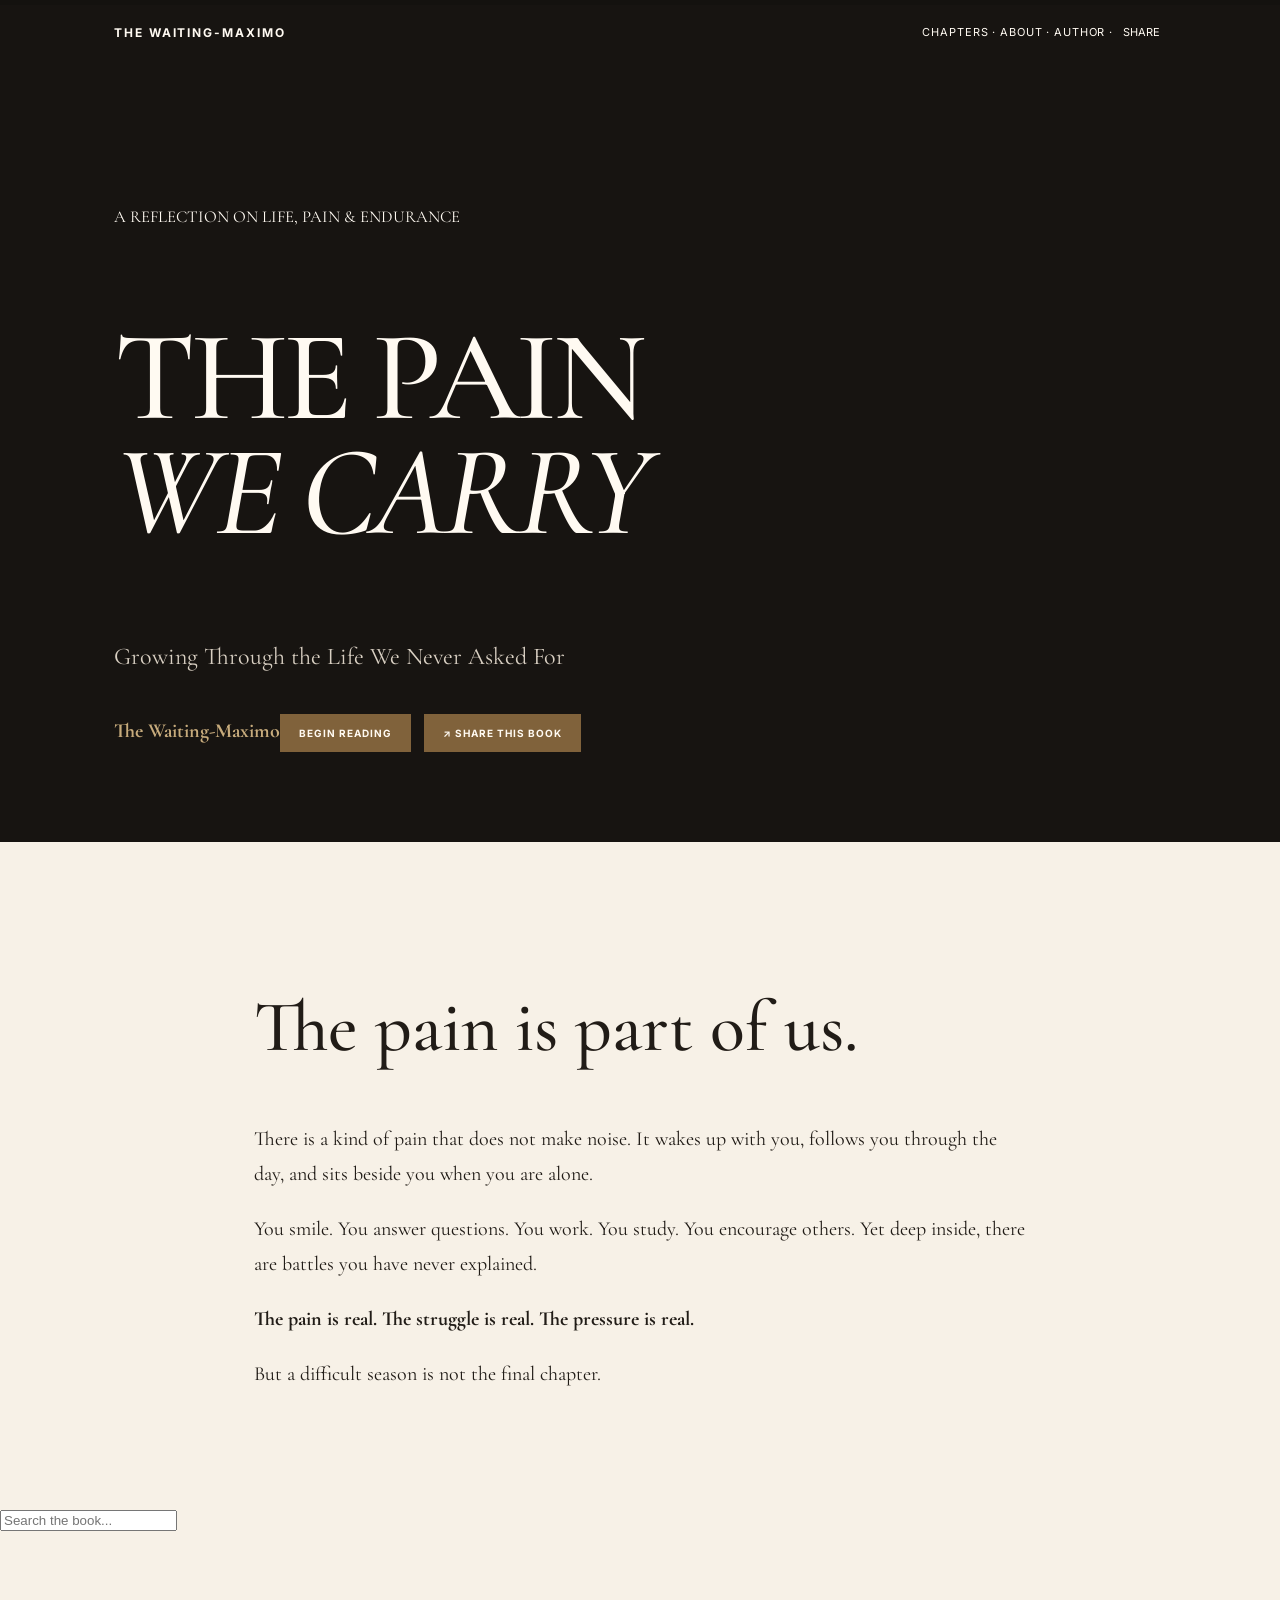
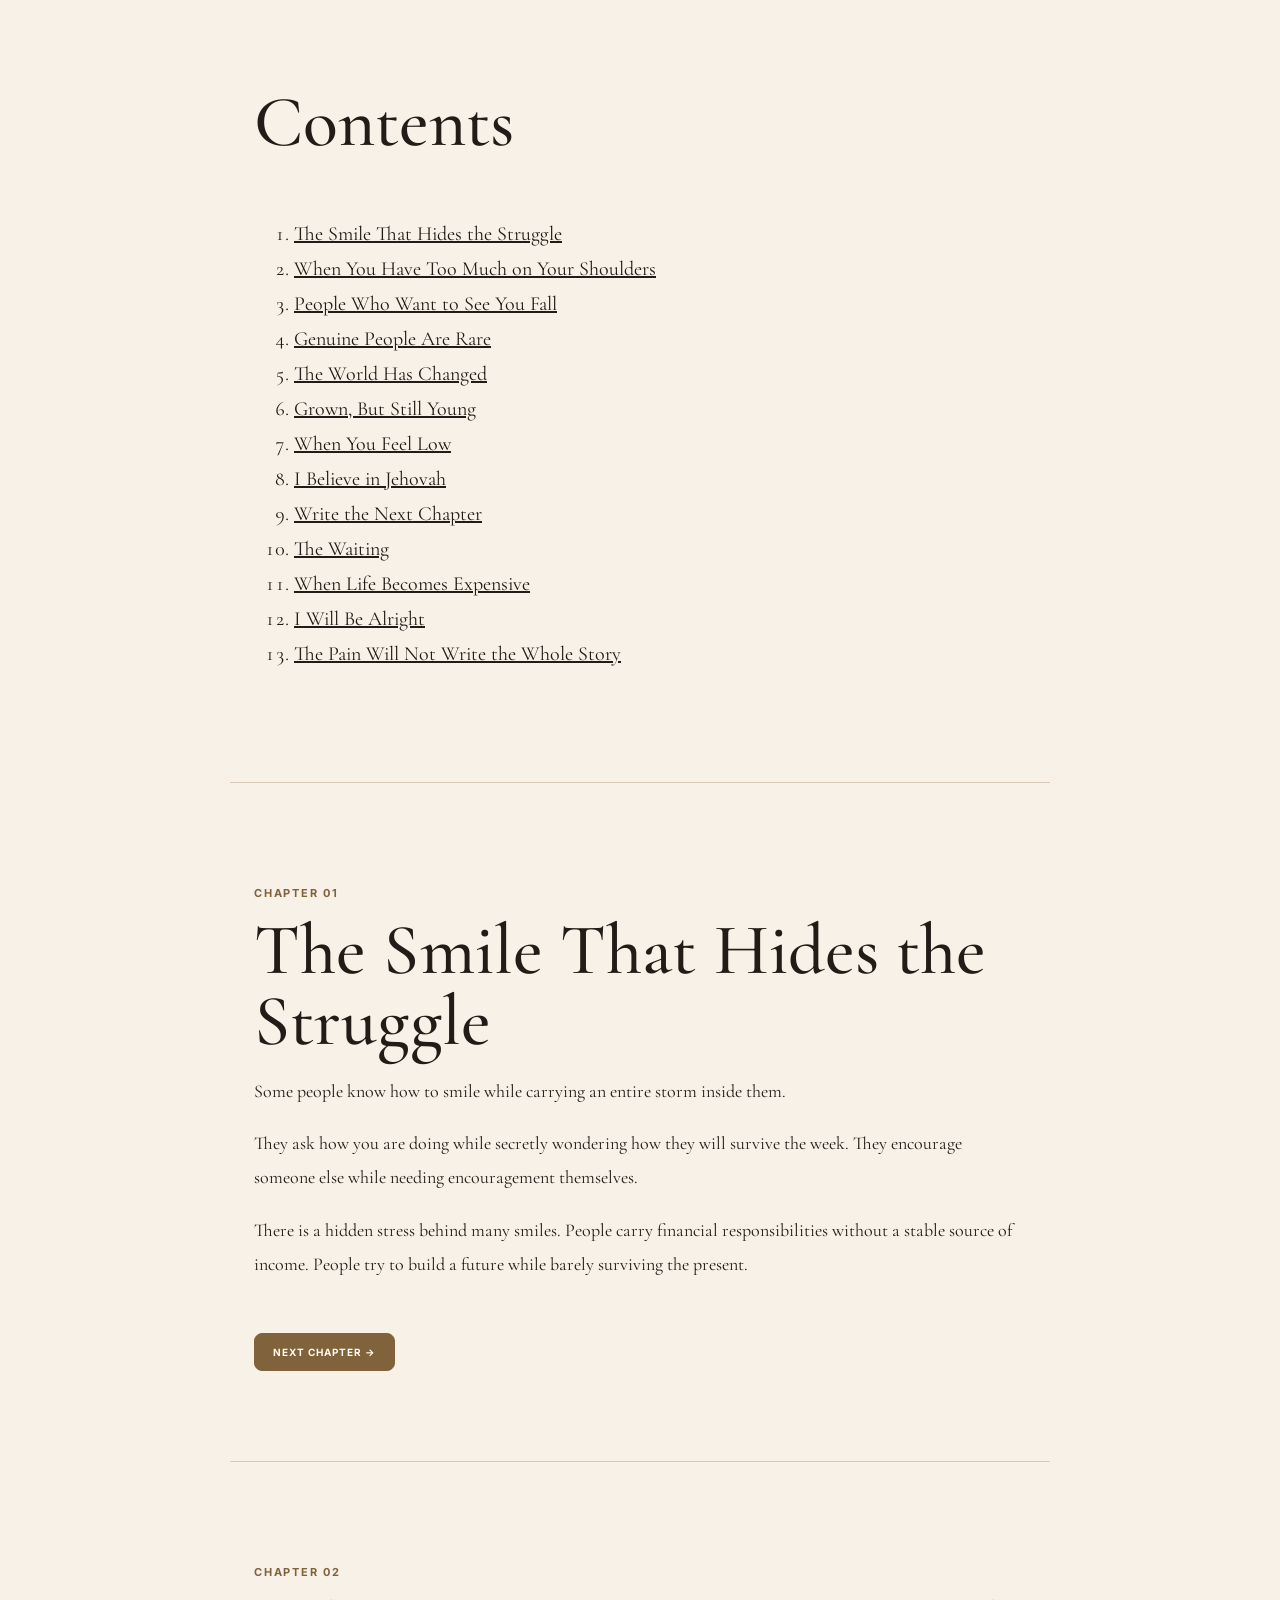
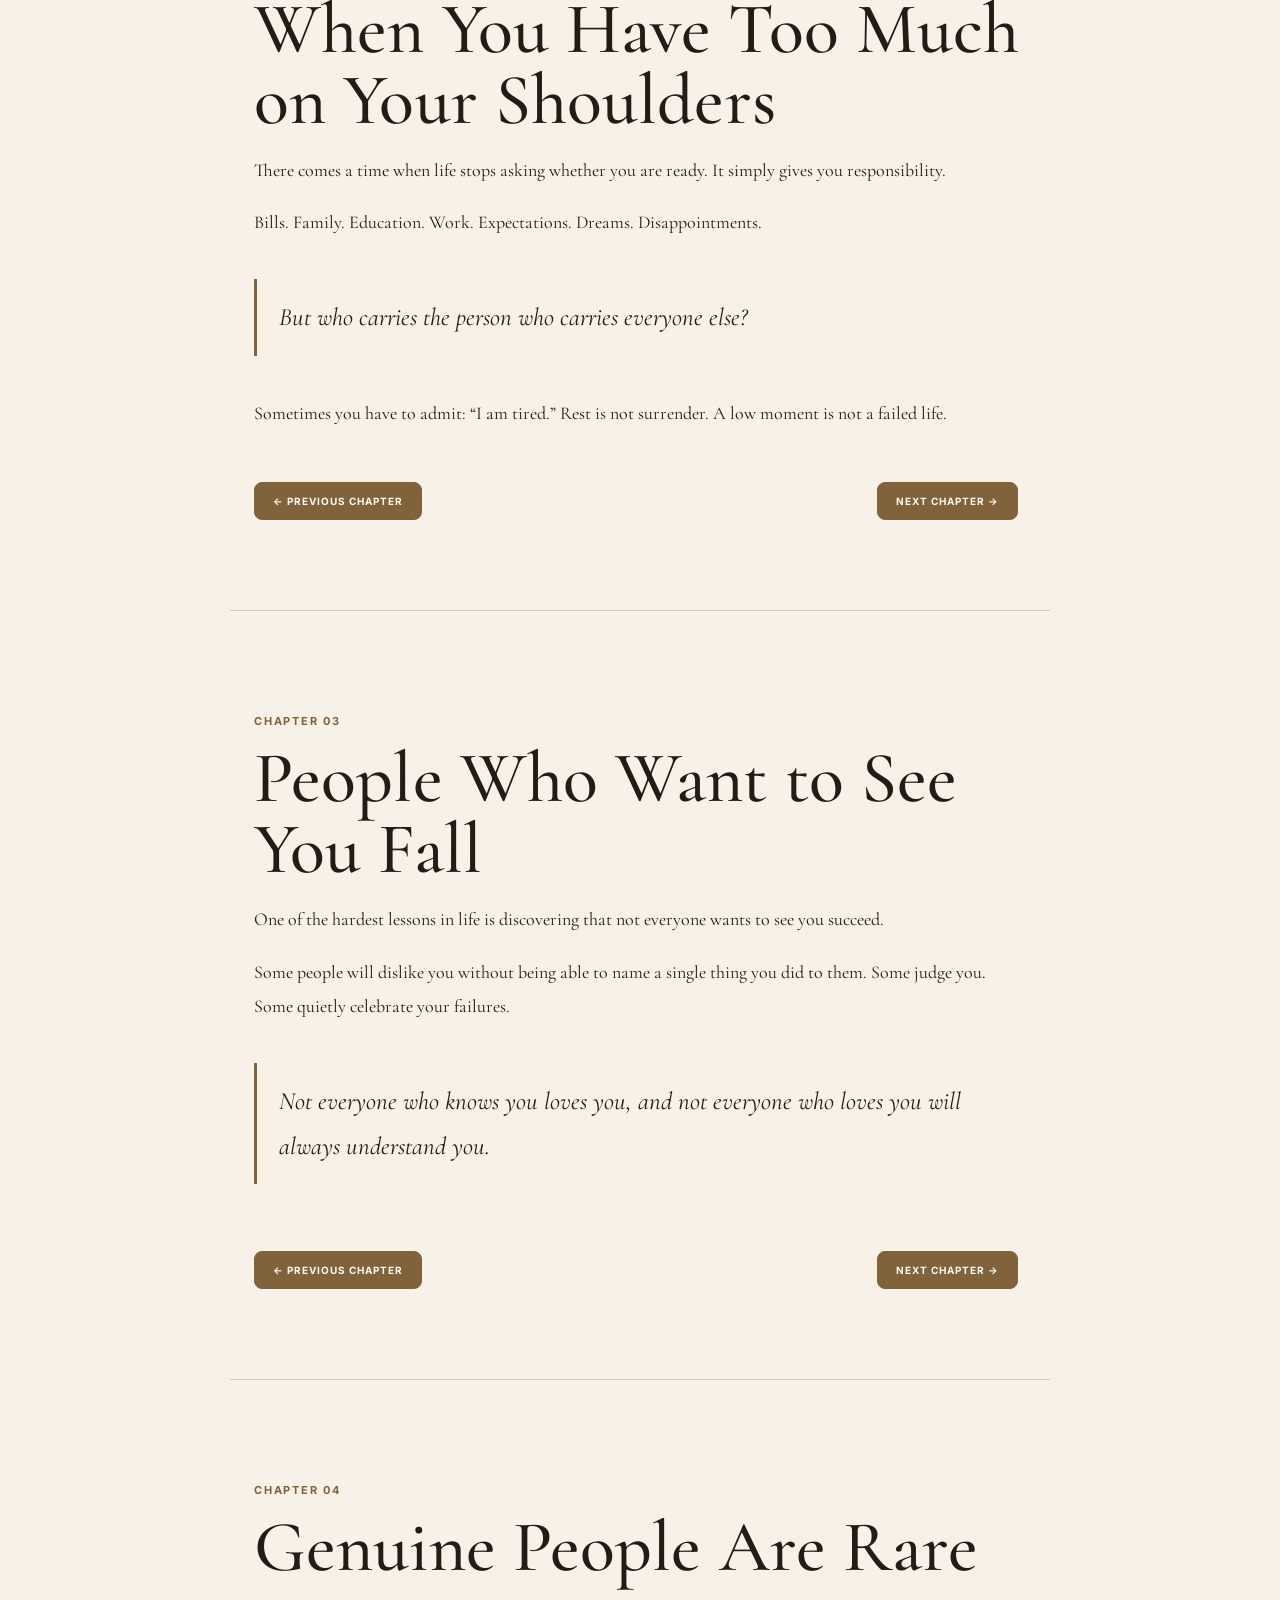
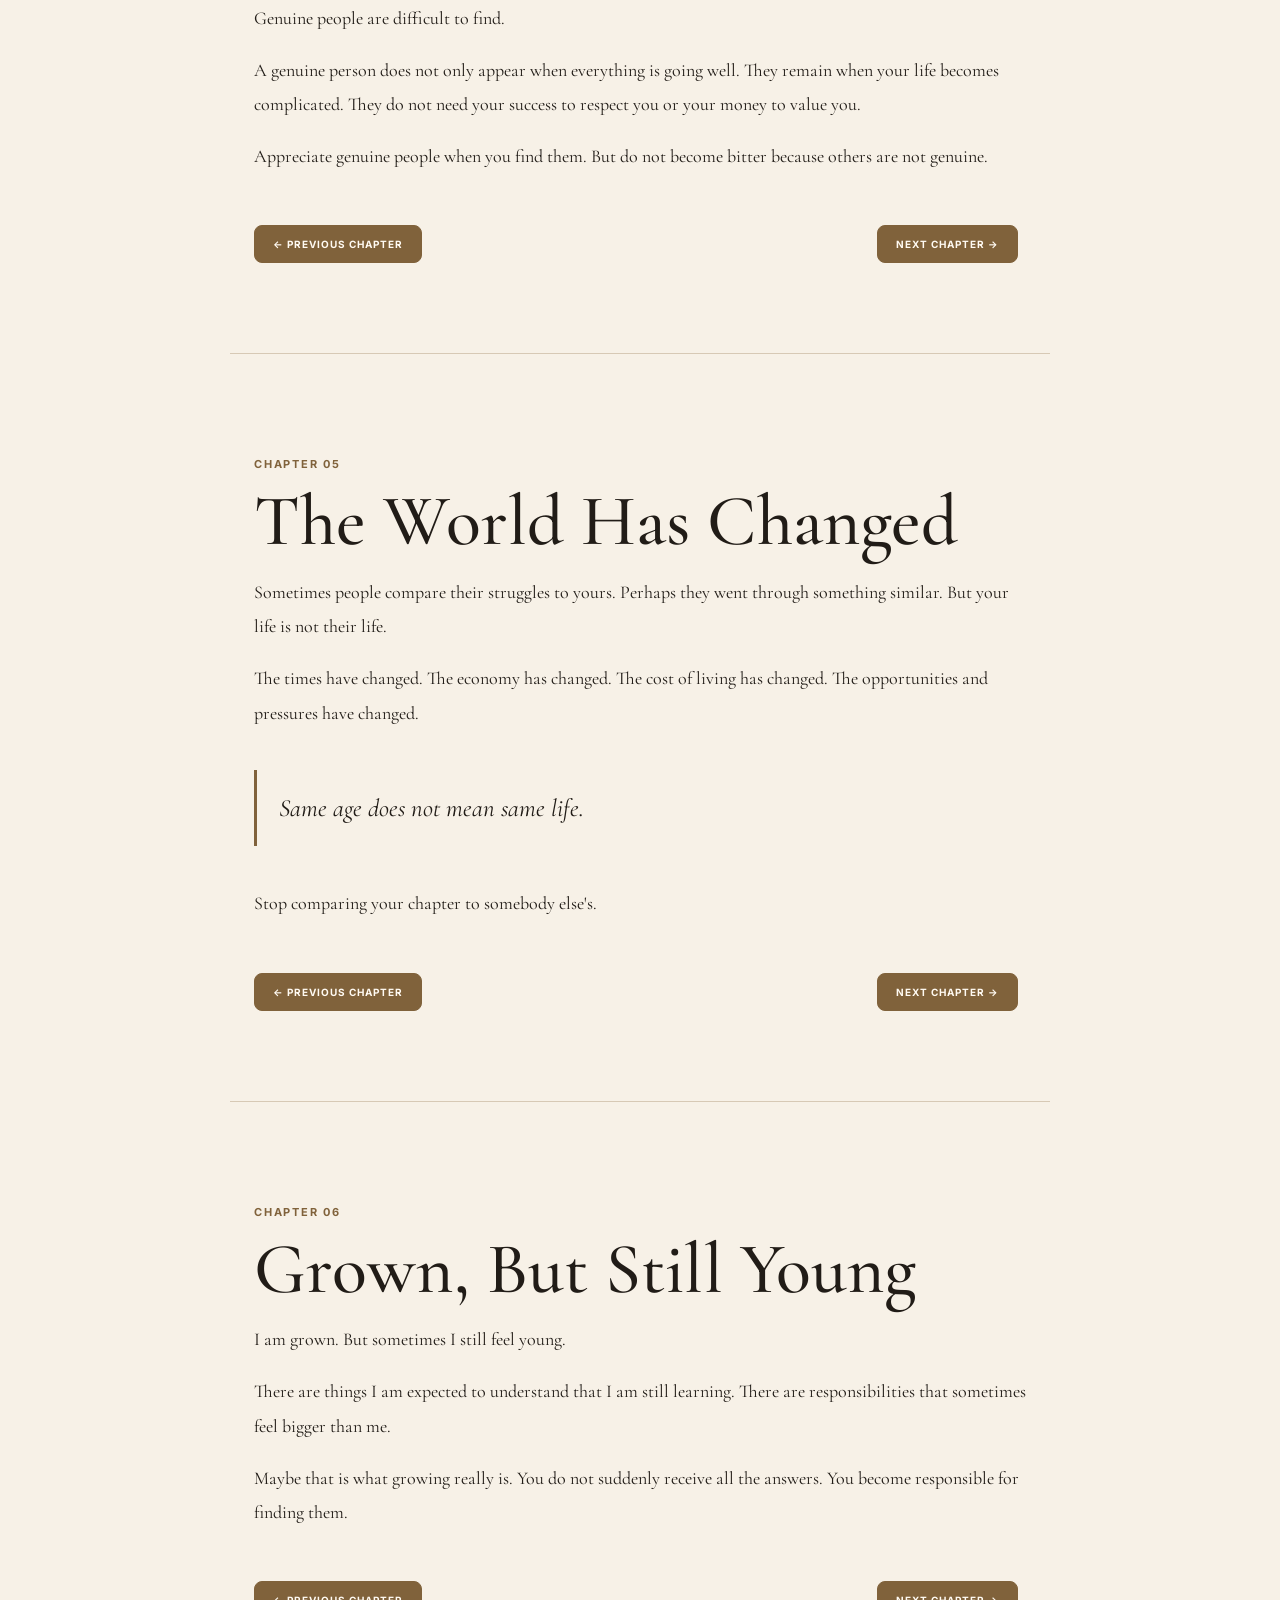
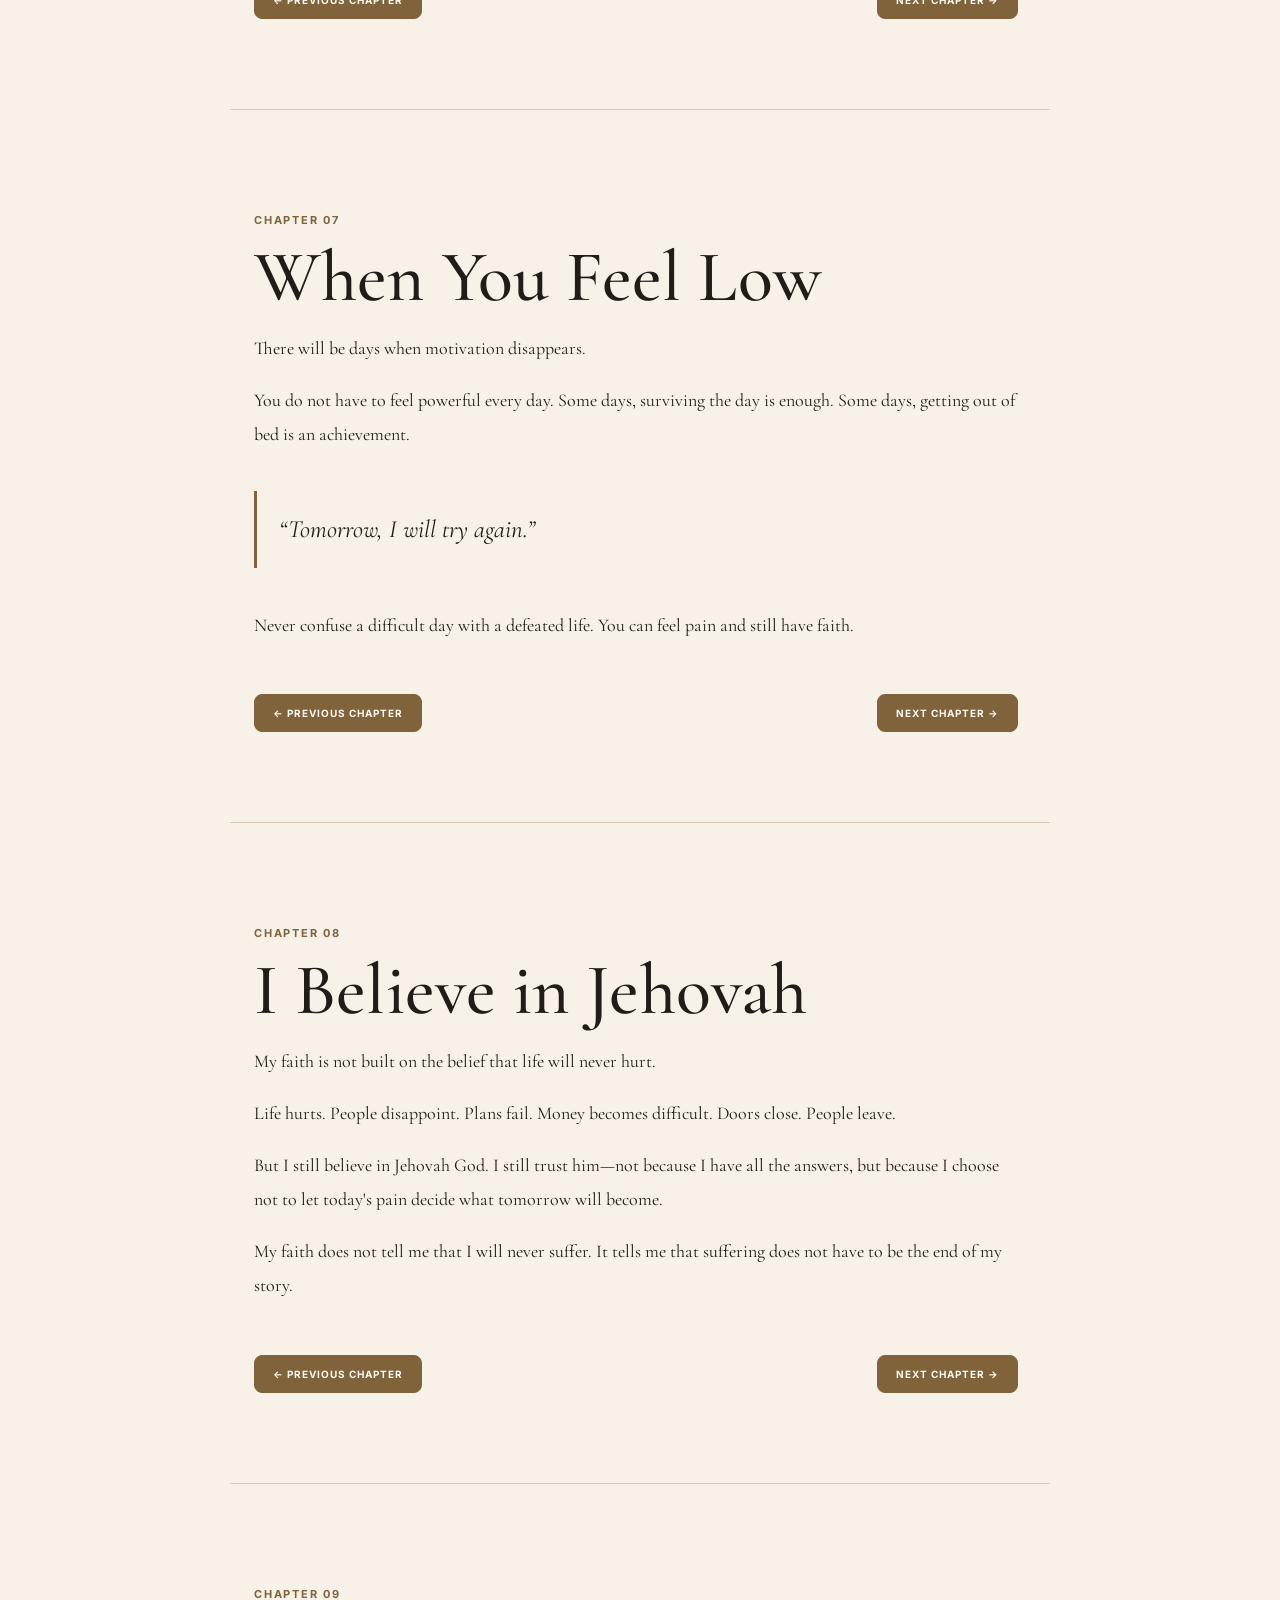
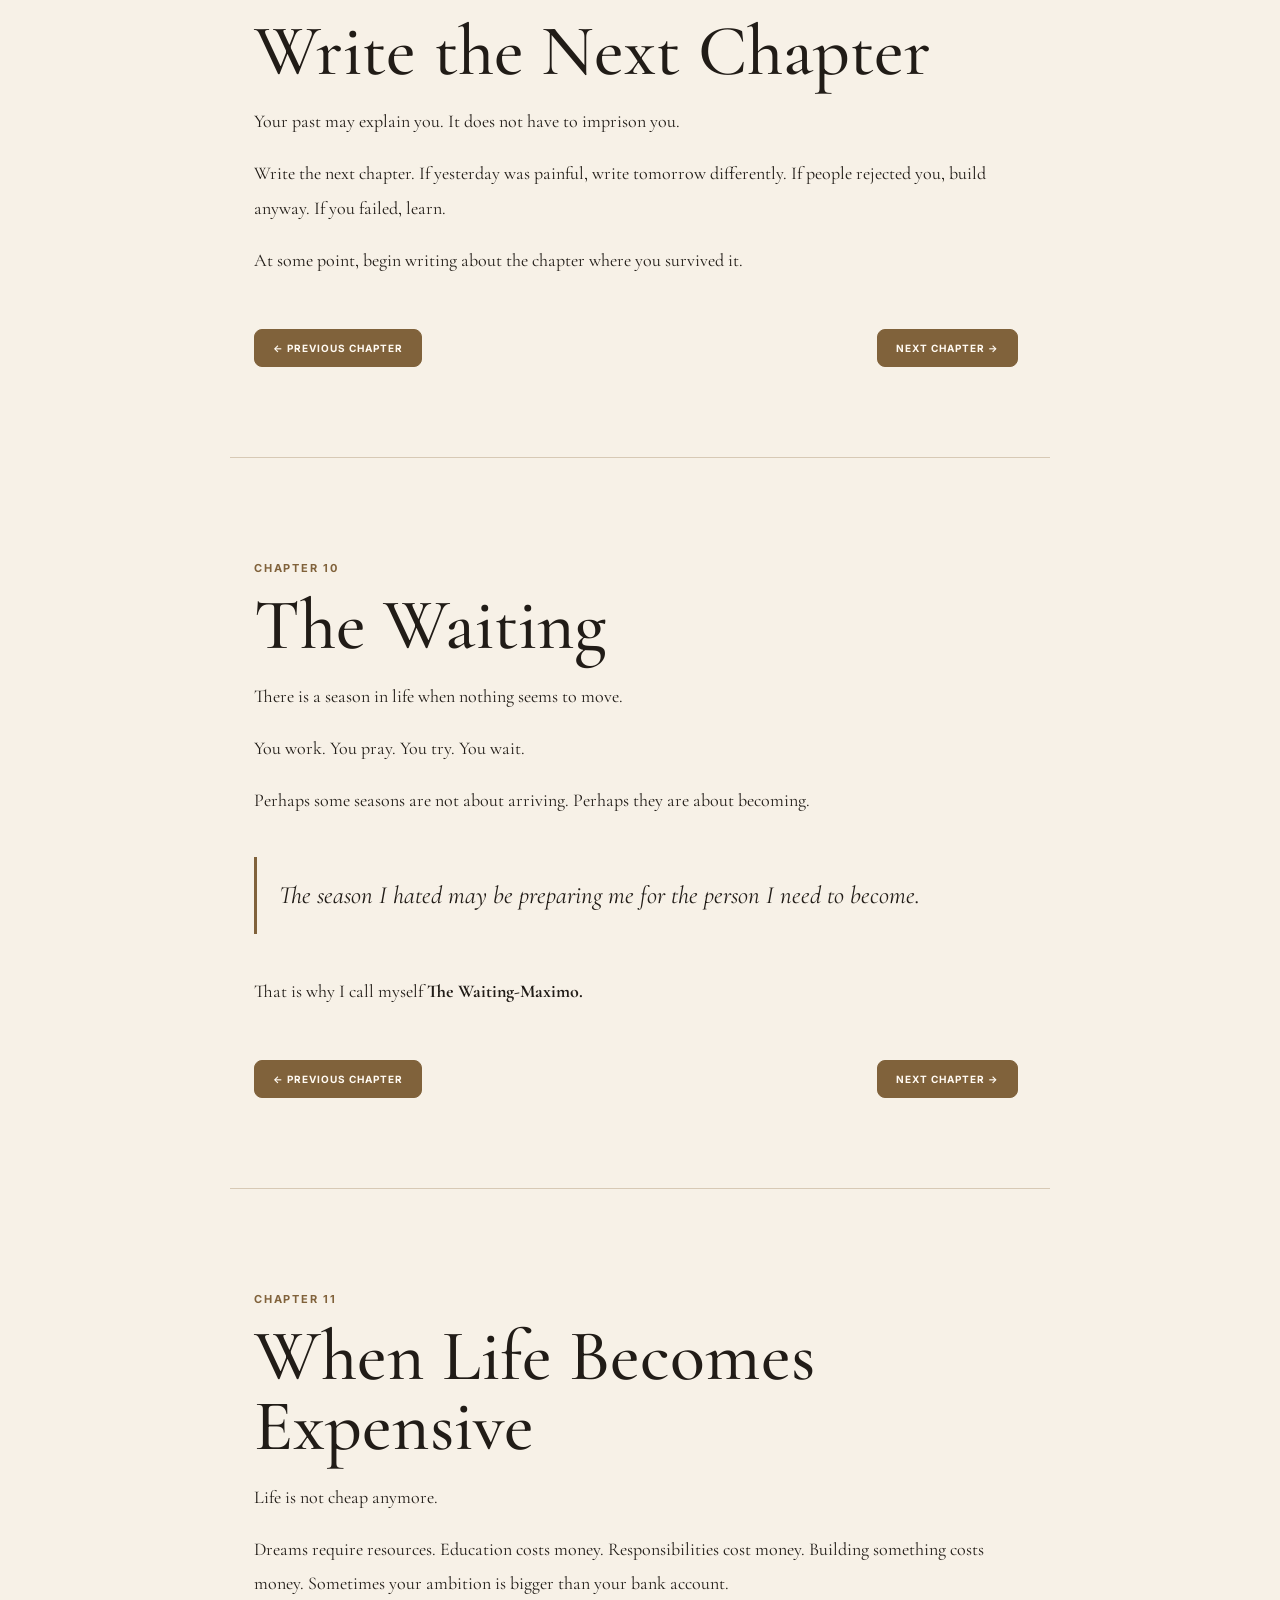
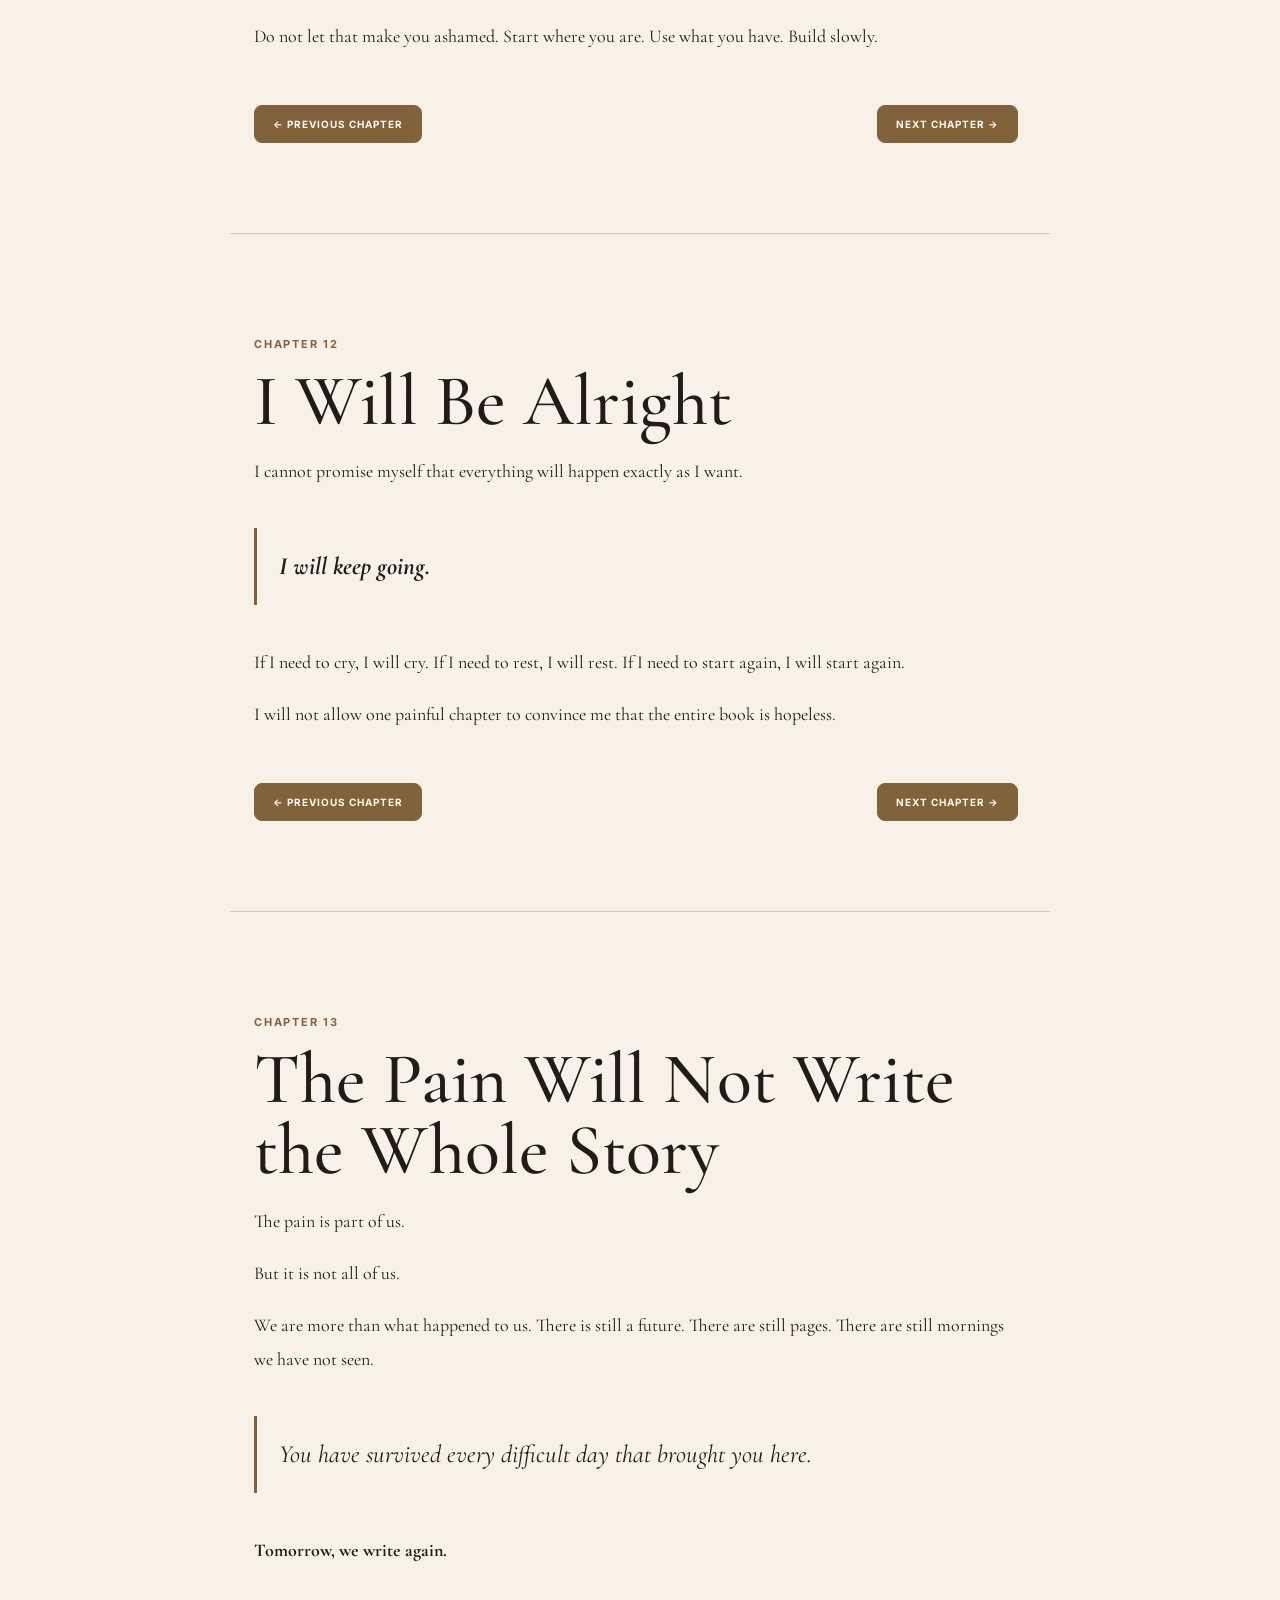
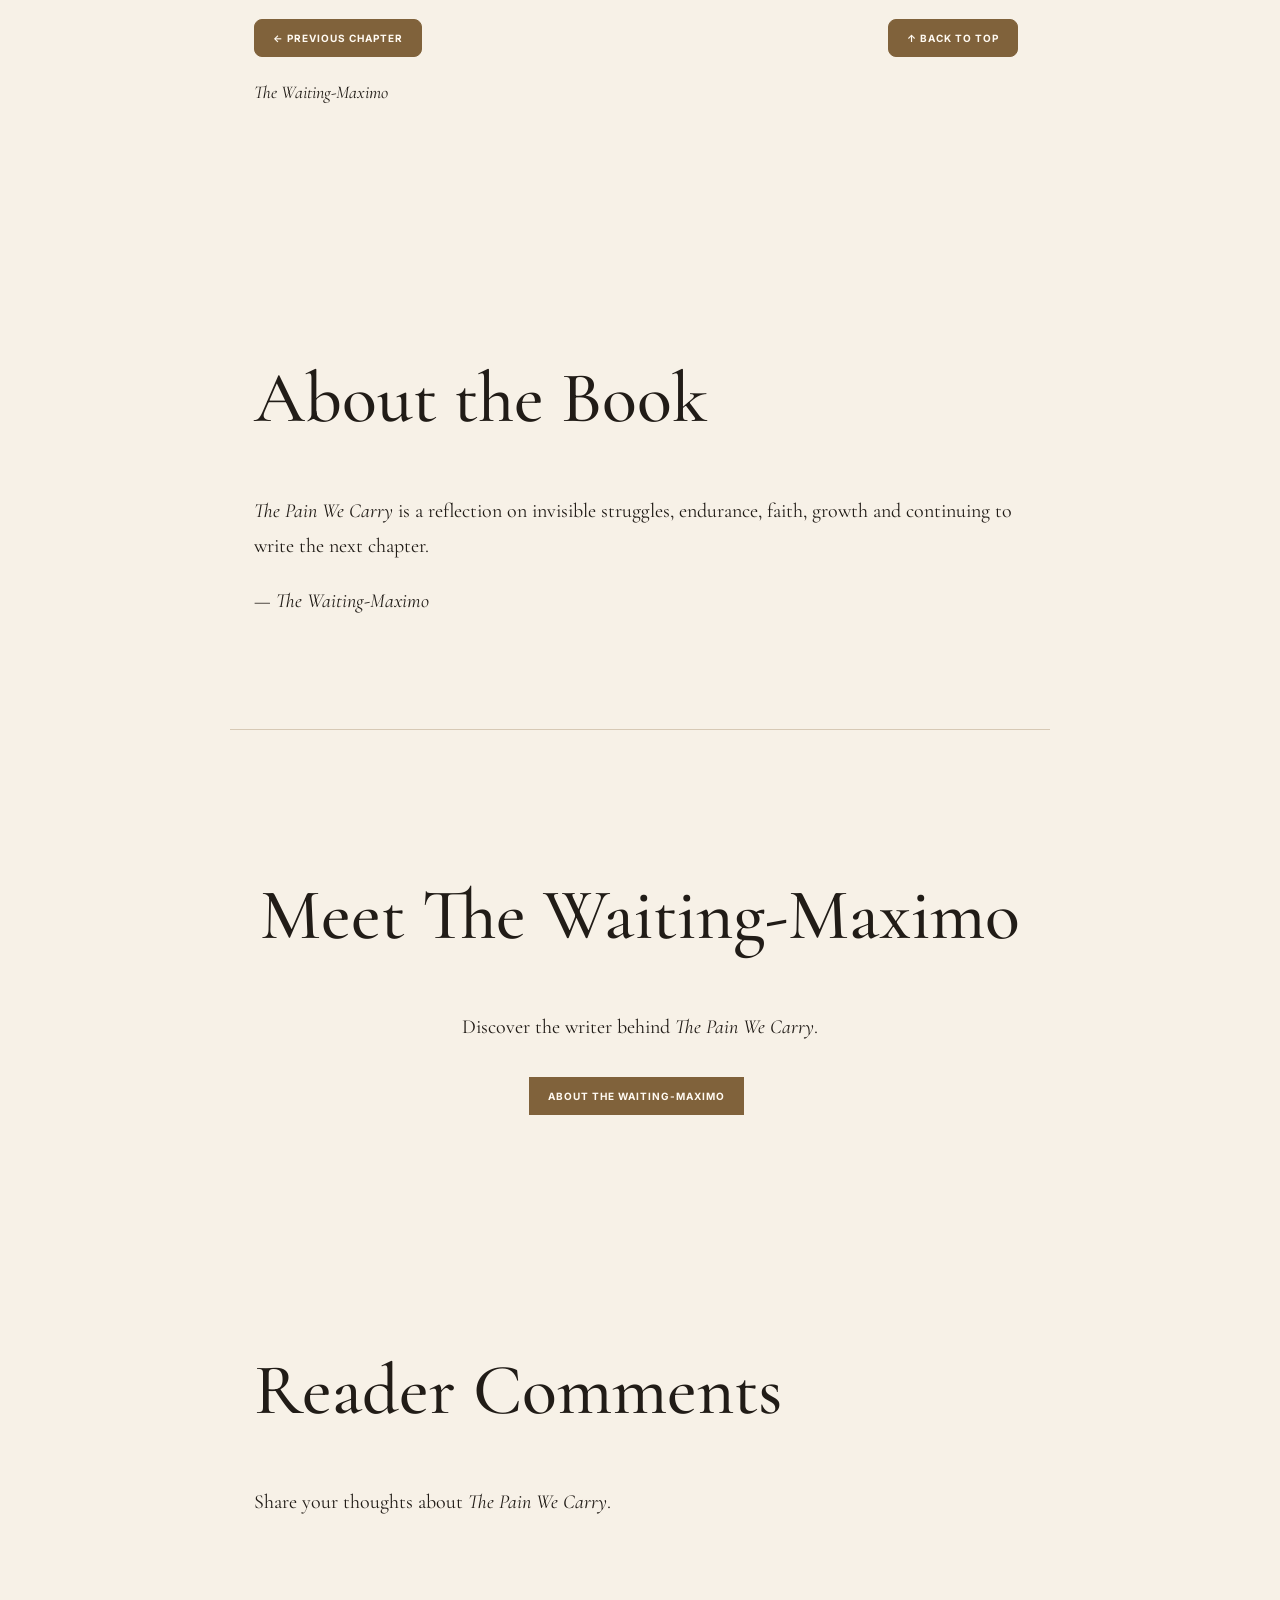
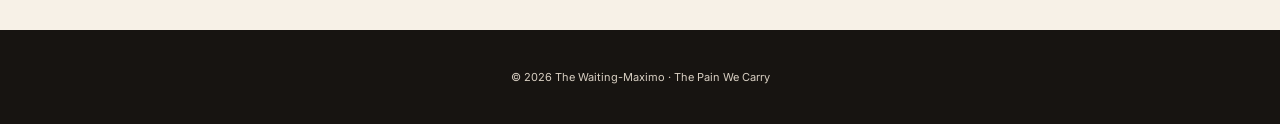
==== index.html @ 9d019183 "Remove book search feature Removed book search functionality from index.html." ====
<!doctype html><html lang="en"><head><meta charset="utf-8"><meta name="viewport" content="width=device-width,initial-scale=1"><title>The Pain We Carry — The Waiting-Maximo</title><meta name="description" content="The Pain We Carry — Growing Through the Life We Never Asked For.">
<meta property="og:title" content="The Pain We Carry — The Waiting-Maximo">
<meta property="og:description" content="Growing Through the Life We Never Asked For.">
<meta property="og:image" content="https://raw.githubusercontent.com/MAXIMO356652/the-pain-we-carry/refs/heads/main/IMG-20240129-WA0090.jpg">
<meta property="og:url" content="https://maximo356652.github.io/the-pain-we-carry/">
<meta property="og:type" content="website""><link rel="stylesheet" href="style.css"></head><body>
</section>
<div class="reading-progress"><div id="progressBar"></div></div>
<header class="hero"><nav><a class="brand" href="#">THE WAITING-MAXIMO</a><div><a href="#contents">Chapters</a> · <a href="#about">About</a> · <a href="about.html">Author</a> · <button class="nav-share" onclick="shareBook()">Share</button></div></nav><div class="cover"><div class="copy"><small>A REFLECTION ON LIFE, PAIN & ENDURANCE</small><h1>THE PAIN<br><i>WE CARRY</i></h1><p>Growing Through the Life We Never Asked For</p><b>The Waiting-Maximo</b><a class="button" href="#contents">BEGIN READING</a>
<button id="continueReading" class="button" style="display:none;">
  ↪ CONTINUE READING
</button>
<button class="button share-book" onclick="shareBook()">↗ SHARE THIS BOOK</button></div><div class="art"><div class="sun"></div><div class="road"></div></div></div></header>
<main><section class="page intro"><h2>The pain is part of us.</h2><p>There is a kind of pain that does not make noise. It wakes up with you, follows you through the day, and sits beside you when you are alone.</p><p>You smile. You answer questions. You work. You study. You encourage others. Yet deep inside, there are battles you have never explained.</p><p><strong>The pain is real. The struggle is real. The pressure is real.</strong></p><p>But a difficult season is not the final chapter.</p></section><div class="book-search">
  <input type="search" id="bookSearch" placeholder="Search the book..." aria-label="Search the book">
  <div id="searchResults"></div>
</div>
<section id="contents" class="page"><h2>Contents</h2><ol>
<li><a href="#ch1">The Smile That Hides the Struggle</a></li><li><a href="#ch2">When You Have Too Much on Your Shoulders</a></li><li><a href="#ch3">People Who Want to See You Fall</a></li><li><a href="#ch4">Genuine People Are Rare</a></li><li><a href="#ch5">The World Has Changed</a></li><li><a href="#ch6">Grown, But Still Young</a></li><li><a href="#ch7">When You Feel Low</a></li><li><a href="#ch8">I Believe in Jehovah</a></li><li><a href="#ch9">Write the Next Chapter</a></li><li><a href="#ch10">The Waiting</a></li><li><a href="#ch11">When Life Becomes Expensive</a></li><li><a href="#ch12">I Will Be Alright</a></li><li><a href="#epilogue">The Pain Will Not Write the Whole Story</a></li></ol></section>
<section class="book">
<article id="ch1" class="page"><small>CHAPTER 01</small><h2>The Smile That Hides the Struggle</h2><p>Some people know how to smile while carrying an entire storm inside them.</p><p>They ask how you are doing while secretly wondering how they will survive the week. They encourage someone else while needing encouragement themselves.</p><p>There is a hidden stress behind many smiles. People carry financial responsibilities without a stable source of income. People try to build a future while barely surviving the present.</p><div class="chapter-nav">
  <a class="button" href="#ch2">NEXT CHAPTER →</a>
</div></article><article id="ch2" class="page"><small>CHAPTER 02</small><h2>When You Have Too Much on Your Shoulders</h2><p>There comes a time when life stops asking whether you are ready. It simply gives you responsibility.</p><p>Bills. Family. Education. Work. Expectations. Dreams. Disappointments.</p><blockquote>But who carries the person who carries everyone else?</blockquote><p>Sometimes you have to admit: “I am tired.” Rest is not surrender. A low moment is not a failed life.</p><div class="chapter-nav">
  <a class="button" href="#ch1">← PREVIOUS CHAPTER</a>
  <a class="button" href="#ch3">NEXT CHAPTER →</a>
</div></article><article id="ch3" class="page"><small>CHAPTER 03</small><h2>People Who Want to See You Fall</h2><p>One of the hardest lessons in life is discovering that not everyone wants to see you succeed.</p><p>Some people will dislike you without being able to name a single thing you did to them. Some judge you. Some quietly celebrate your failures.</p><blockquote>Not everyone who knows you loves you, and not everyone who loves you will always understand you.</blockquote><div class="chapter-nav">
  <a class="button" href="#ch2">← PREVIOUS CHAPTER</a>
  <a class="button" href="#ch4">NEXT CHAPTER →</a>
</div></article><article id="ch4" class="page"><small>CHAPTER 04</small><h2>Genuine People Are Rare</h2><p>Genuine people are difficult to find.</p><p>A genuine person does not only appear when everything is going well. They remain when your life becomes complicated. They do not need your success to respect you or your money to value you.</p><p>Appreciate genuine people when you find them. But do not become bitter because others are not genuine.</p><div class="chapter-nav">
  <a class="button" href="#ch3">← PREVIOUS CHAPTER</a>
  <a class="button" href="#ch5">NEXT CHAPTER →</a>
</div></article><article id="ch5" class="page"><small>CHAPTER 05</small><h2>The World Has Changed</h2><p>Sometimes people compare their struggles to yours. Perhaps they went through something similar. But your life is not their life.</p><p>The times have changed. The economy has changed. The cost of living has changed. The opportunities and pressures have changed.</p><blockquote>Same age does not mean same life.</blockquote><p>Stop comparing your chapter to somebody else's.</p><div class="chapter-nav">
  <a class="button" href="#ch4">← PREVIOUS CHAPTER</a>
  <a class="button" href="#ch6">NEXT CHAPTER →</a>
</div>

</article><article id="ch6" class="page"><small>CHAPTER 06</small><h2>Grown, But Still Young</h2><p>I am grown. But sometimes I still feel young.</p><p>There are things I am expected to understand that I am still learning. There are responsibilities that sometimes feel bigger than me.</p><p>Maybe that is what growing really is. You do not suddenly receive all the answers. You become responsible for finding them.</p><div class="chapter-nav">
  <a class="button" href="#ch5">← PREVIOUS CHAPTER</a>
  <a class="button" href="#ch7">NEXT CHAPTER →</a>
</div></article><article id="ch7" class="page"><small>CHAPTER 07</small><h2>When You Feel Low</h2><p>There will be days when motivation disappears.</p><p>You do not have to feel powerful every day. Some days, surviving the day is enough. Some days, getting out of bed is an achievement.</p><blockquote>“Tomorrow, I will try again.”</blockquote><p>Never confuse a difficult day with a defeated life. You can feel pain and still have faith.</p><div class="chapter-nav">
  <a class="button" href="#ch6">← PREVIOUS CHAPTER</a>
  <a class="button" href="#ch8">NEXT CHAPTER →</a>
</div></article><article id="ch8" class="page"><small>CHAPTER 08</small><h2>I Believe in Jehovah</h2><p>My faith is not built on the belief that life will never hurt.</p><p>Life hurts. People disappoint. Plans fail. Money becomes difficult. Doors close. People leave.</p><p>But I still believe in Jehovah God. I still trust him—not because I have all the answers, but because I choose not to let today's pain decide what tomorrow will become.</p><p>My faith does not tell me that I will never suffer. It tells me that suffering does not have to be the end of my story.</p><div class="chapter-nav">
  <a class="button" href="#ch7">← PREVIOUS CHAPTER</a>
  <a class="button" href="#ch9">NEXT CHAPTER →</a>
</div></article><article id="ch9" class="page"><small>CHAPTER 09</small><h2>Write the Next Chapter</h2><p>Your past may explain you. It does not have to imprison you.</p><p>Write the next chapter. If yesterday was painful, write tomorrow differently. If people rejected you, build anyway. If you failed, learn.</p><p>At some point, begin writing about the chapter where you survived it.</p><div class="chapter-nav">
  <a class="button" href="#ch8">← PREVIOUS CHAPTER</a>
  <a class="button" href="#ch10">NEXT CHAPTER →</a>
</div></article><article id="ch10" class="page"><small>CHAPTER 10</small><h2>The Waiting</h2><p>There is a season in life when nothing seems to move.</p><p>You work. You pray. You try. You wait.</p><p>Perhaps some seasons are not about arriving. Perhaps they are about becoming.</p><blockquote>The season I hated may be preparing me for the person I need to become.</blockquote><p>That is why I call myself <strong>The Waiting-Maximo.</strong></p><div class="chapter-nav">
  <a class="button" href="#ch9">← PREVIOUS CHAPTER</a>
  <a class="button" href="#ch11">NEXT CHAPTER →</a>
</div></article><article id="ch11" class="page"><small>CHAPTER 11</small><h2>When Life Becomes Expensive</h2><p>Life is not cheap anymore.</p><p>Dreams require resources. Education costs money. Responsibilities cost money. Building something costs money. Sometimes your ambition is bigger than your bank account.</p><p>Do not let that make you ashamed. Start where you are. Use what you have. Build slowly.</p><div class="chapter-nav">
  <a class="button" href="#ch10">← PREVIOUS CHAPTER</a>
  <a class="button" href="#ch12">NEXT CHAPTER →</a>
</div></article><article id="ch12" class="page"><small>CHAPTER 12</small><h2>I Will Be Alright</h2><p>I cannot promise myself that everything will happen exactly as I want.</p><blockquote><strong>I will keep going.</strong></blockquote><p>If I need to cry, I will cry. If I need to rest, I will rest. If I need to start again, I will start again.</p><p>I will not allow one painful chapter to convince me that the entire book is hopeless.</p><div class="chapter-nav">
  <a class="button" href="#ch11">← PREVIOUS CHAPTER</a>
  <a class="button" href="#epilogue">NEXT CHAPTER →</a>
</div></article><article id="epilogue" class="page"><small>CHAPTER 13</small><h2>The Pain Will Not Write the Whole Story</h2><p>The pain is part of us.</p><p>But it is not all of us.</p><p>We are more than what happened to us. There is still a future. There are still pages. There are still mornings we have not seen.</p><blockquote>You have survived every difficult day that brought you here.</blockquote><p><strong>Tomorrow, we write again.</strong></p><div class="chapter-nav">
  <a class="button" href="#ch12">← PREVIOUS CHAPTER</a>
  <a class="button" href="#top">↑ BACK TO TOP</a>
</div>
<p><em>The Waiting-Maximo</em></p></article></section><section id="about" class="page"><h2>About the Book</h2><p><em>The Pain We Carry</em> is a reflection on invisible struggles, endurance, faith, growth and continuing to write the next chapter.</p><p><em>— The Waiting-Maximo</em></p></section><section class="page about-author-cta"><h2>Meet The Waiting-Maximo</h2><p>Discover the writer behind <em>The Pain We Carry</em>.</p><a class="button" href="about.html">ABOUT THE WAITING-MAXIMO</a></section></main><section class="page" id="comments">
  <h2>Reader Comments</h2>
  <p>Share your thoughts about <em>The Pain We Carry</em>.</p>

  <div class="giscus"></div>

  <script src="https://giscus.app/client.js"
          data-repo="MAXIMO356652/the-pain-we-carry"
          data-repo-id="R_kgDOT4zcHQ"
          data-category="General"
          data-category-id="DIC_kwDOT4zcHc4DDiYq"
          data-mapping="pathname"
          data-strict="0"
          data-reactions-enabled="1"
          data-emit-metadata="0"
          data-input-position="top"
          data-theme="preferred_color_scheme"
          data-lang="en"
          data-loading="lazy"
          crossorigin="anonymous"
          async>
  </script>
</section><footer>© 2026 The Waiting-Maximo · The Pain We Carry</footer><script>
(function(){
function updateProgress(){const b=document.getElementById("progressBar");if(!b)return;const m=Math.max(1,document.documentElement.scrollHeight-innerHeight);b.style.width=Math.min(100,Math.max(0,scrollY/m*100))+"%";}
addEventListener("scroll",updateProgress,{passive:true});addEventListener("resize",updateProgress);updateProgress();
window.shareBook=async function(){const d={title:"The Pain We Carry — The Waiting-Maximo",text:"Read The Pain We Carry — Growing Through the Life We Never Asked For.",url:location.href};try{if(navigator.share)await navigator.share(d);else if(navigator.clipboard){await navigator.clipboard.writeText(location.href);alert("Book link copied!");}else prompt("Copy this book link:",location.href);}catch(e){}};// your existing code...

// Continue Reading
const savedPosition = localStorage.getItem("bookReadingPosition");
const continueButton = document.getElementById("continueReading");

if (savedPosition && continueButton) {
  continueButton.style.display = "inline-block";

  continueButton.addEventListener("click", function () {
    const target = document.querySelector(savedPosition);

    if (target) {
      target.scrollIntoView({
        behavior: "smooth",
        block: "start"
      });
    }
  });
}

let lastChapter = "";

window.addEventListener("scroll", function () {
  const chapters = document.querySelectorAll(".book article");

  chapters.forEach(function (chapter) {
    const rect = chapter.getBoundingClientRect();

    if (rect.top <= 180 && rect.bottom > 180) {
      if (chapter.id && chapter.id !== lastChapter) {
        lastChapter = chapter.id;
        localStorage.setItem("bookReadingPosition", "#" + chapter.id);
      }
    
  });

}
})();
</script>
</body></html>
---- style.css ----
@import url('https://fonts.googleapis.com/css2?family=Cormorant+Garamond:wght@400;500;600;700&family=Inter:wght@400;500;600;700&display=swap');
:root{--ink:#211c17;--paper:#f7f1e7;--line:#d7c9b5;--accent:#80623b;--dark:#171411;--white:#fffaf2}*{box-sizing:border-box}html{scroll-behavior:smooth}body{margin:0;color:var(--ink);background:var(--paper);font-family:"Cormorant Garamond",Georgia,serif;font-size:20px;line-height:1.75}a{color:inherit}nav{max-width:1100px;margin:auto;padding:24px;display:flex;justify-content:space-between;align-items:center;gap:20px;flex-wrap:wrap}nav a{text-decoration:none}.brand{font:700 12px Inter,Arial,sans-serif;letter-spacing:.16em}nav div{font:11px Inter,Arial,sans-serif;text-transform:uppercase;letter-spacing:.08em}.hero,.about-hero{min-height:88vh;background:var(--dark);color:var(--white)}.cover,.about-cover{max-width:1100px;margin:auto;padding:15vh 24px 10vh}.copy{max-width:720px}.copy h1,.about-cover h1{font-size:clamp(4rem,10vw,9rem);line-height:.9;letter-spacing:-.04em;font-weight:500}.copy p,.about-cover p{font-size:1.5rem;color:#d8cfc2}.copy b{color:#c7ab7c}.button{display:inline-block;border:1px solid var(--accent);background:var(--accent);color:var(--white);padding:12px 18px;text-decoration:none;font:700 10px Inter,Arial,sans-serif;letter-spacing:.1em;text-transform:uppercase;cursor:pointer;margin:12px 8px 0 0}.nav-share{background:transparent;color:inherit;border:0;font:inherit;cursor:pointer;text-transform:uppercase}.page{max-width:820px;margin:auto;padding:90px 24px}.page h2{font-size:clamp(2.6rem,6vw,4.5rem);line-height:.98;font-weight:500}.page small,.book small{font:700 11px Inter,Arial,sans-serif;letter-spacing:.16em;color:var(--accent)}.book .page{border-top:1px solid var(--line)}blockquote{margin:40px 0;padding:16px 22px;border-left:3px solid var(--accent);font-size:1.55rem;font-style:italic}.contents ol{padding-left:25px}.contents li{padding:7px 0}.contents a{text-decoration:none}.about-author-cta{text-align:center;border-top:1px solid var(--line)}.reading-progress{position:fixed;top:0;left:0;width:100%;height:5px;background:rgba(0,0,0,.12);z-index:9999}.reading-progress #progressBar{width:0;height:100%;background:var(--accent);transition:width .1s}footer{background:var(--dark);color:#d8cfc2;text-align:center;padding:40px 20px;font:11px Inter,Arial,sans-serif}@media(max-width:700px){body{font-size:18px}nav{padding:17px 16px;align-items:flex-start}nav div{line-height:2}.cover,.about-cover{padding:12vh 18px 8vh}.copy h1,.about-cover h1{font-size:4.1rem}.page{padding:68px 20px}.button{width:100%;text-align:center}.nav-share{padding:0}.page h2{font-size:3rem}}
/* Professional Book Reading Improvements */

/* =====================================================
   BOOK READING
   ===================================================== */

article {
  max-width: 700px;
  margin: 0 auto;
  padding: 35px 22px;
  line-height: 1.8;
}

article p {
  font-size: 18px;
  line-height: 1.9;
  margin-bottom: 0.8em;
  text-align: left;
}

article h2 {
  font-family: "Cormorant Garamond", Georgia, serif;
  font-size: 10px;
  line-height: 1.2;
  text-align: left;
  margin: 6px 0 8px;
  letter-spacing: 0.1px;
  font-weight: 600;
}

.chapter-nav {
  display: flex;
  justify-content: space-between;
  gap: 10px;
  margin-top: 25px;
  padding-top: 15px;
}

.chapter-nav .button {
  display: inline-block;
  padding: 12px 18px;
  text-decoration: none;
  border-radius: 8px;
  font-weight: bold;
  text-align: center;
}


/* =====================================================
   BOOK COVER
   ===================================================== */
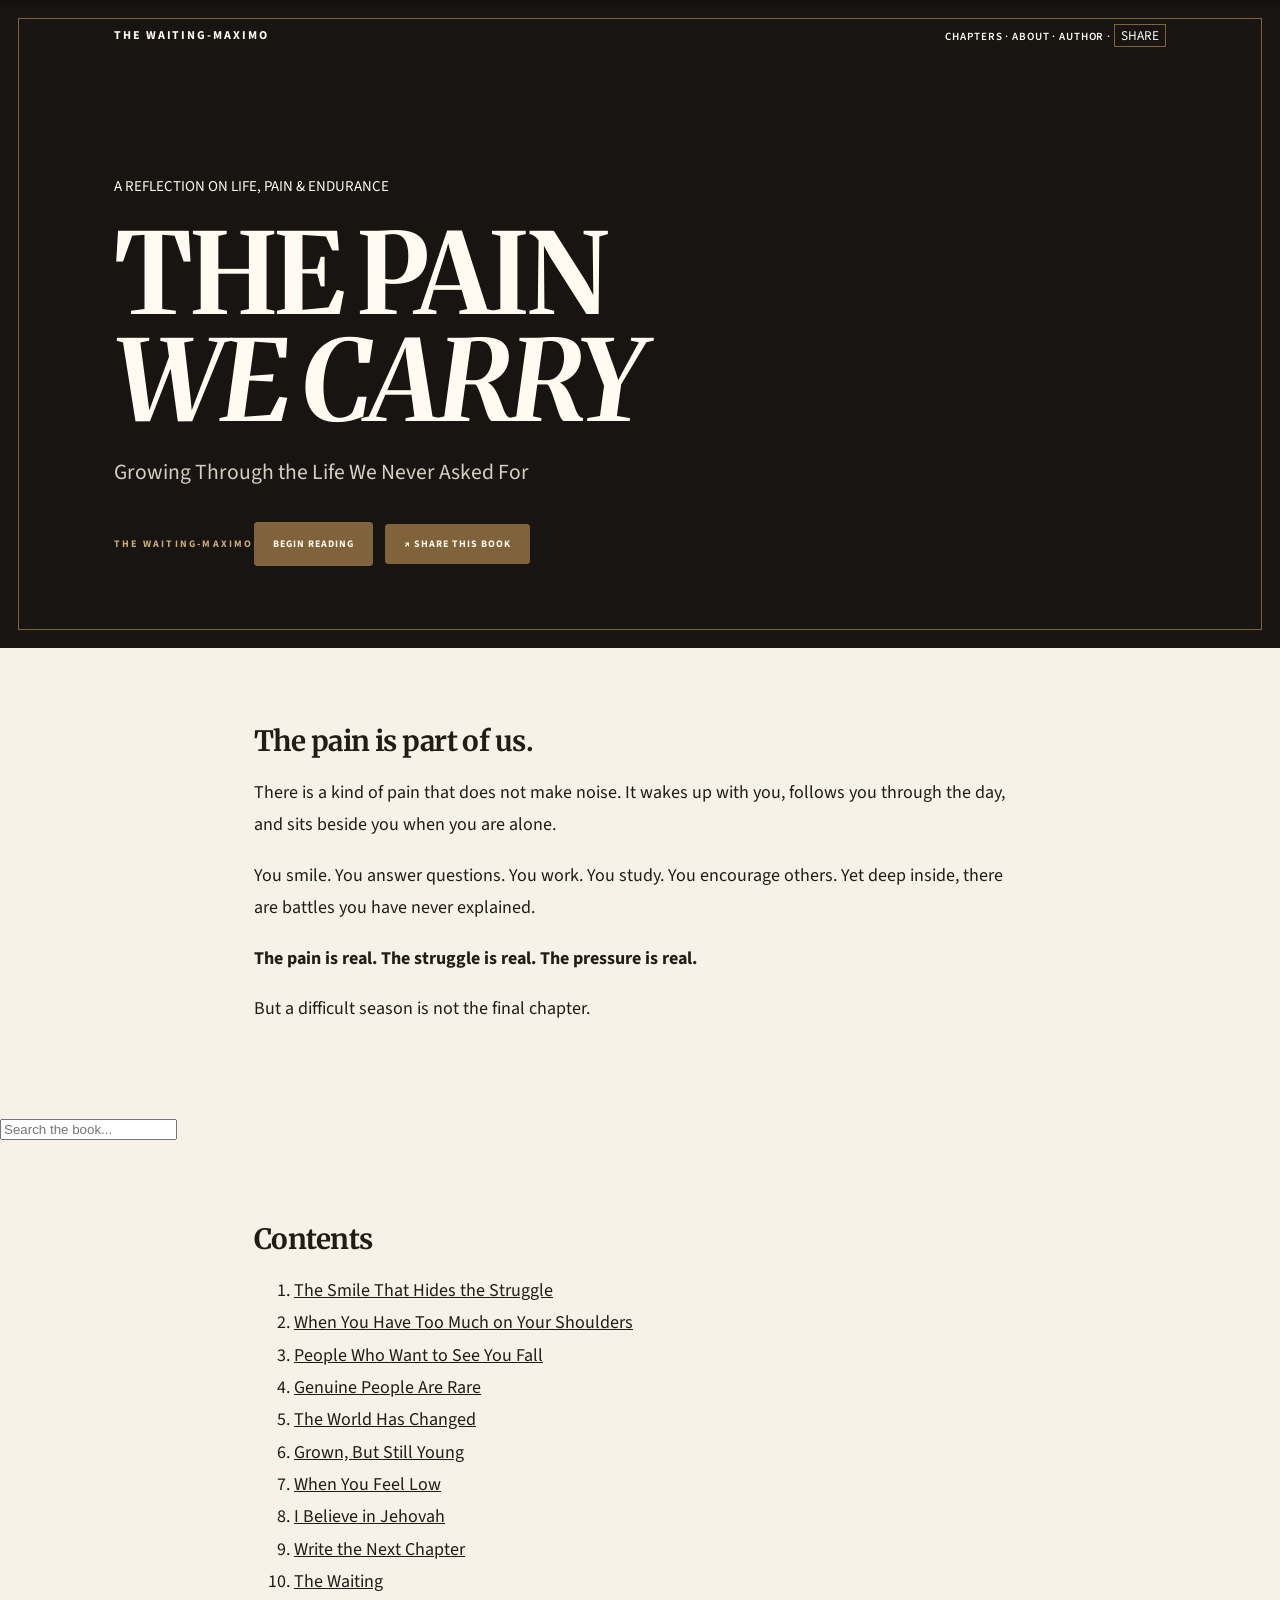
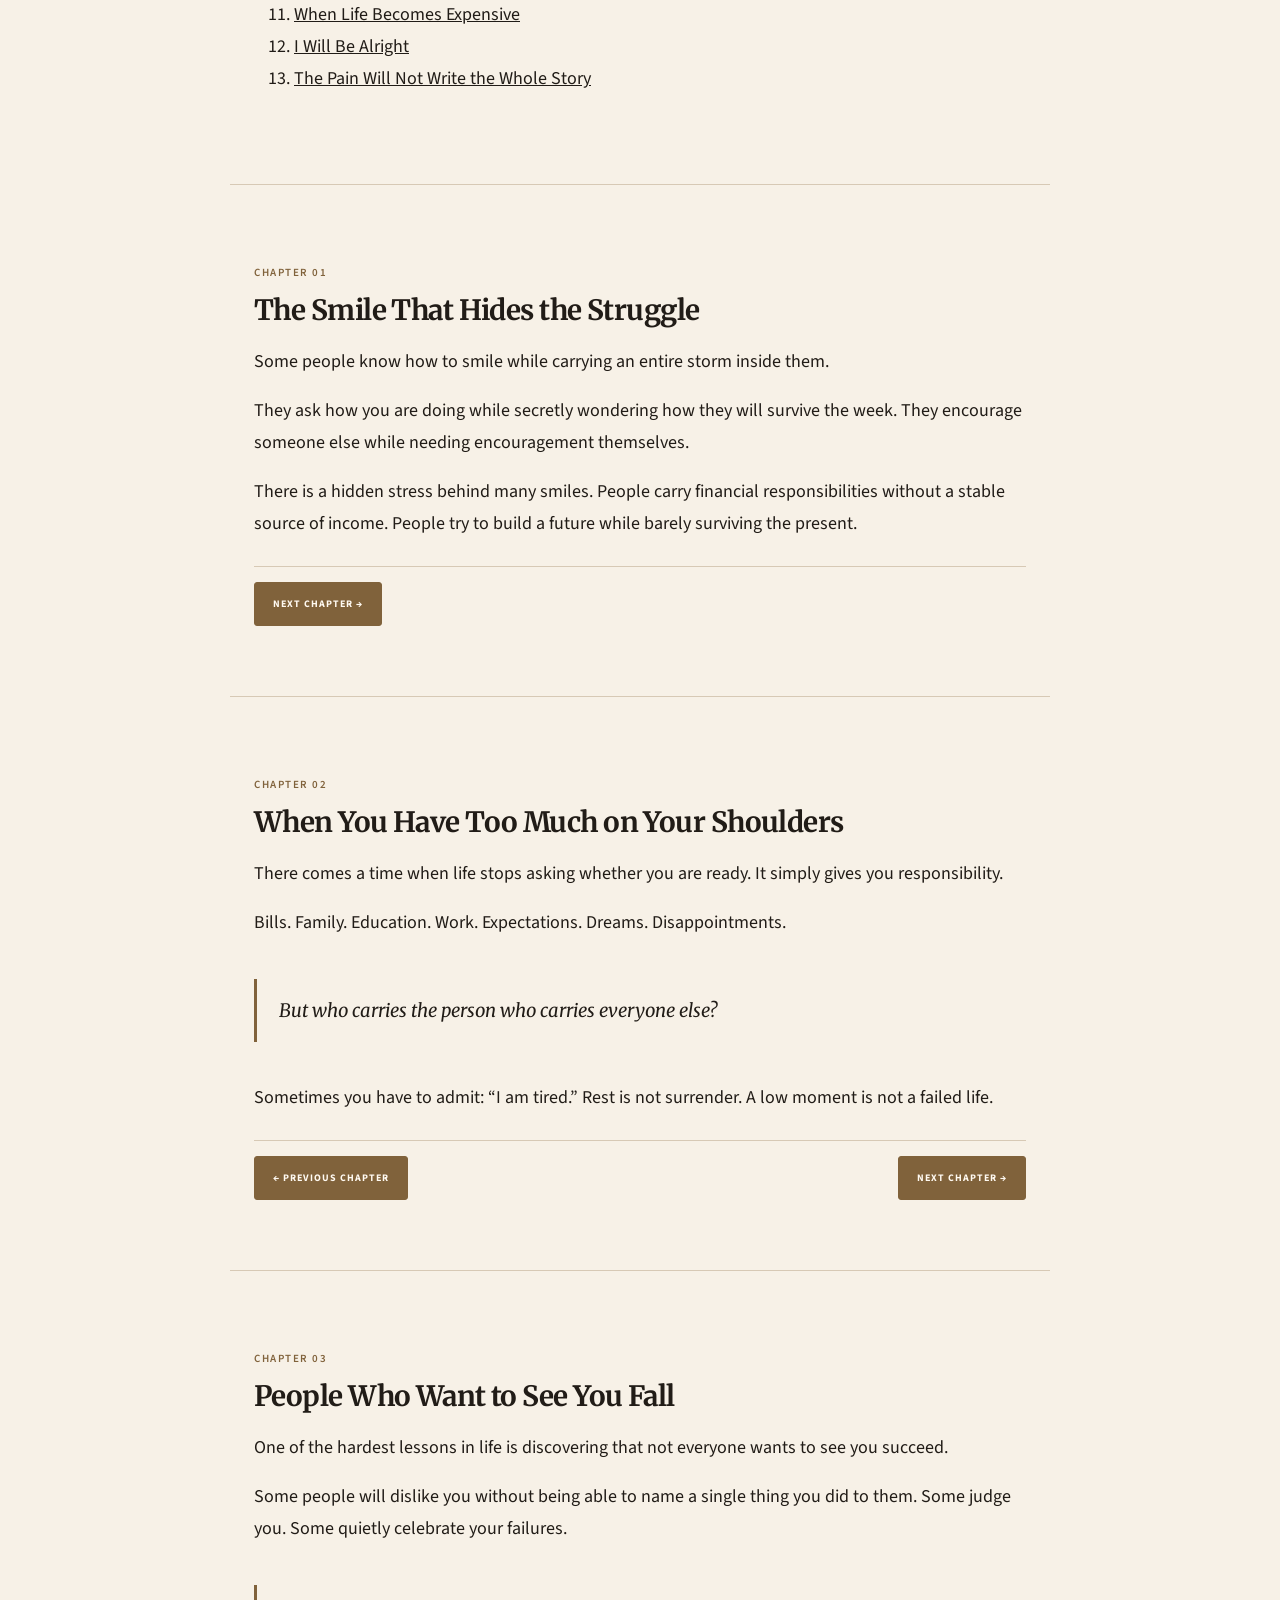
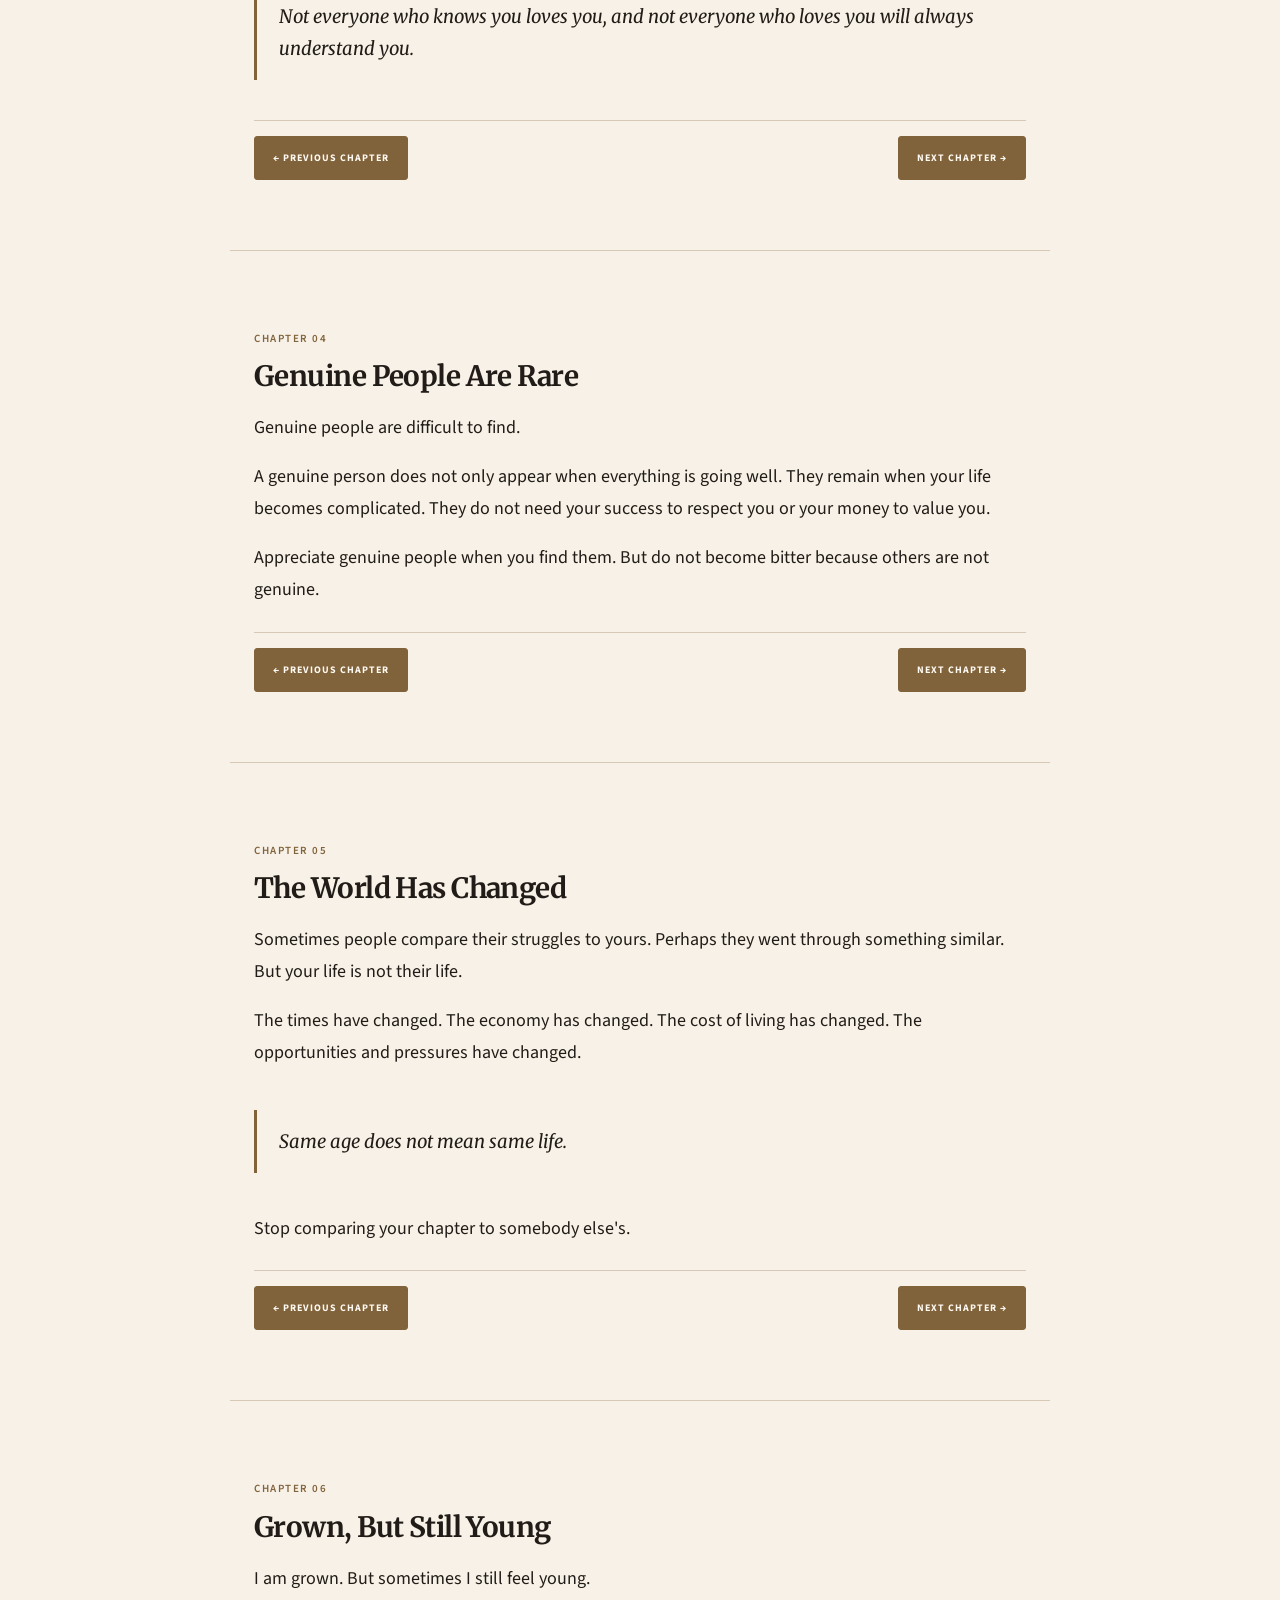
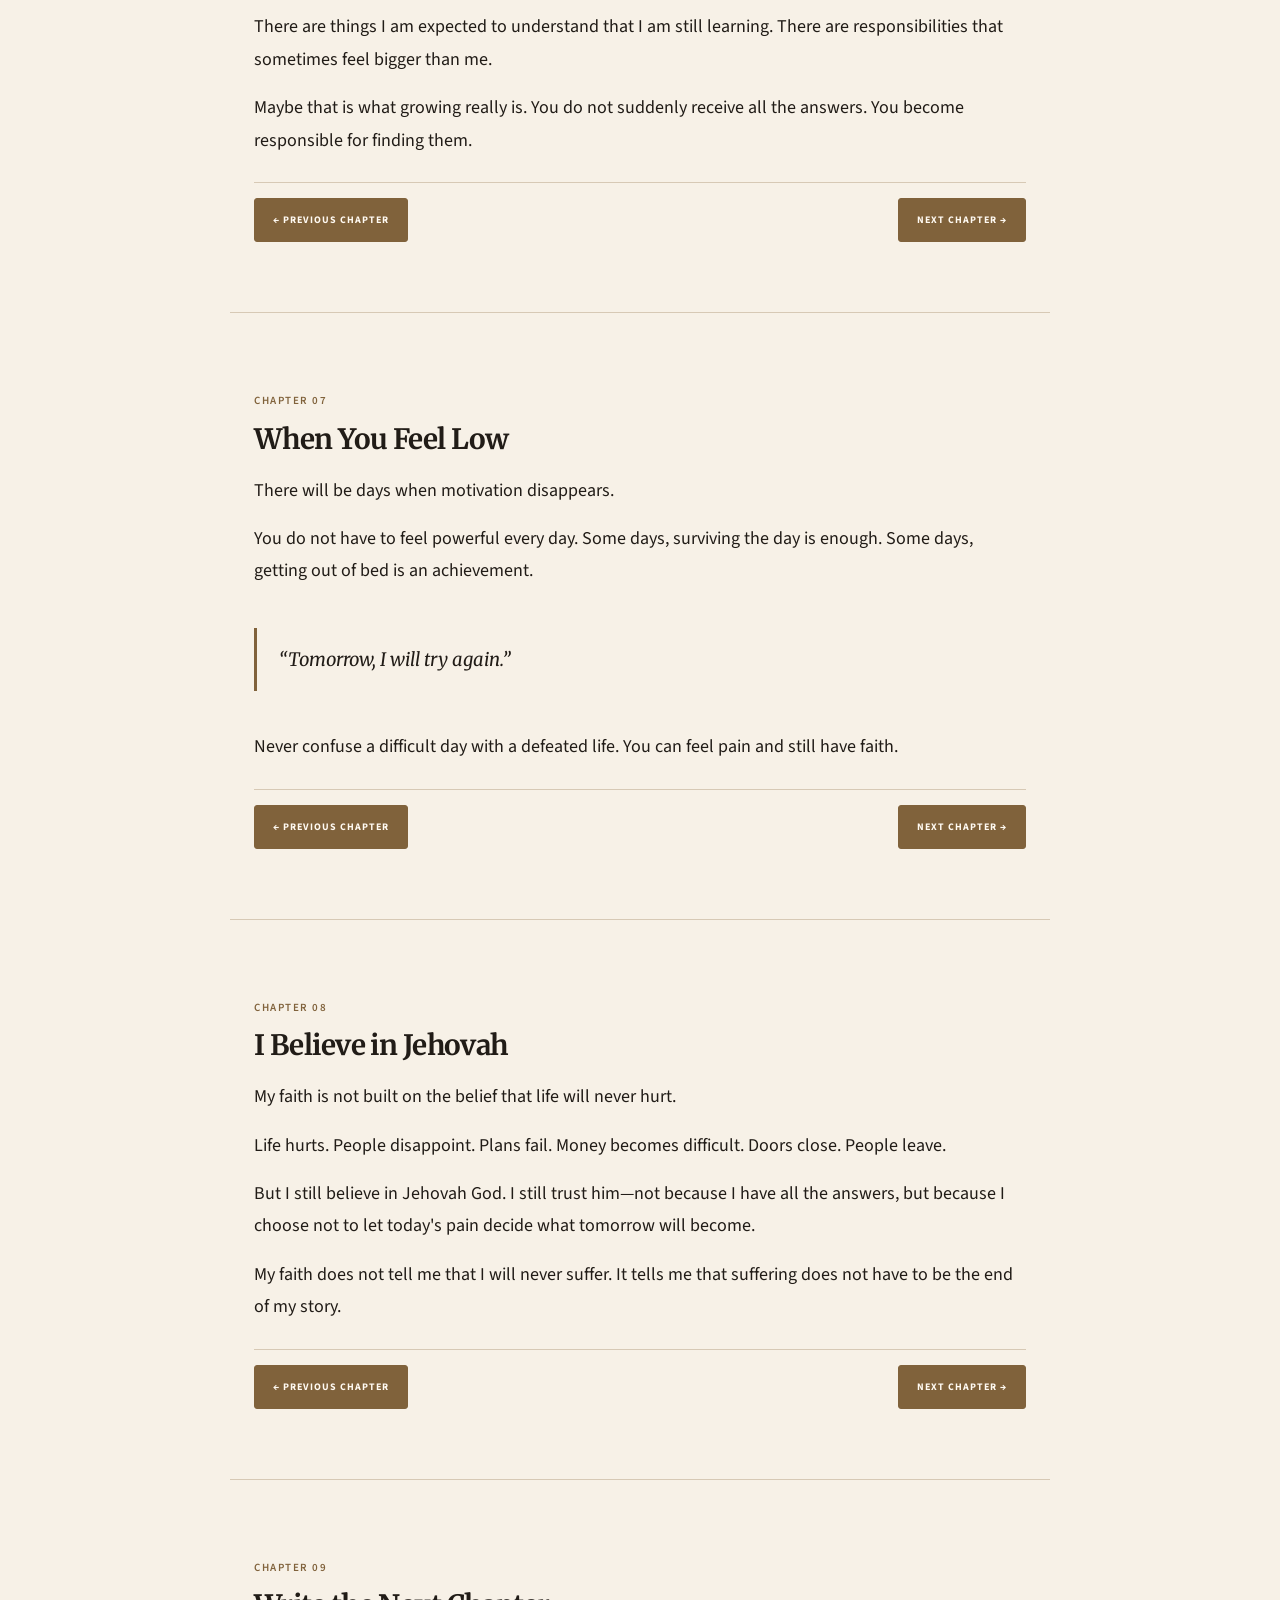
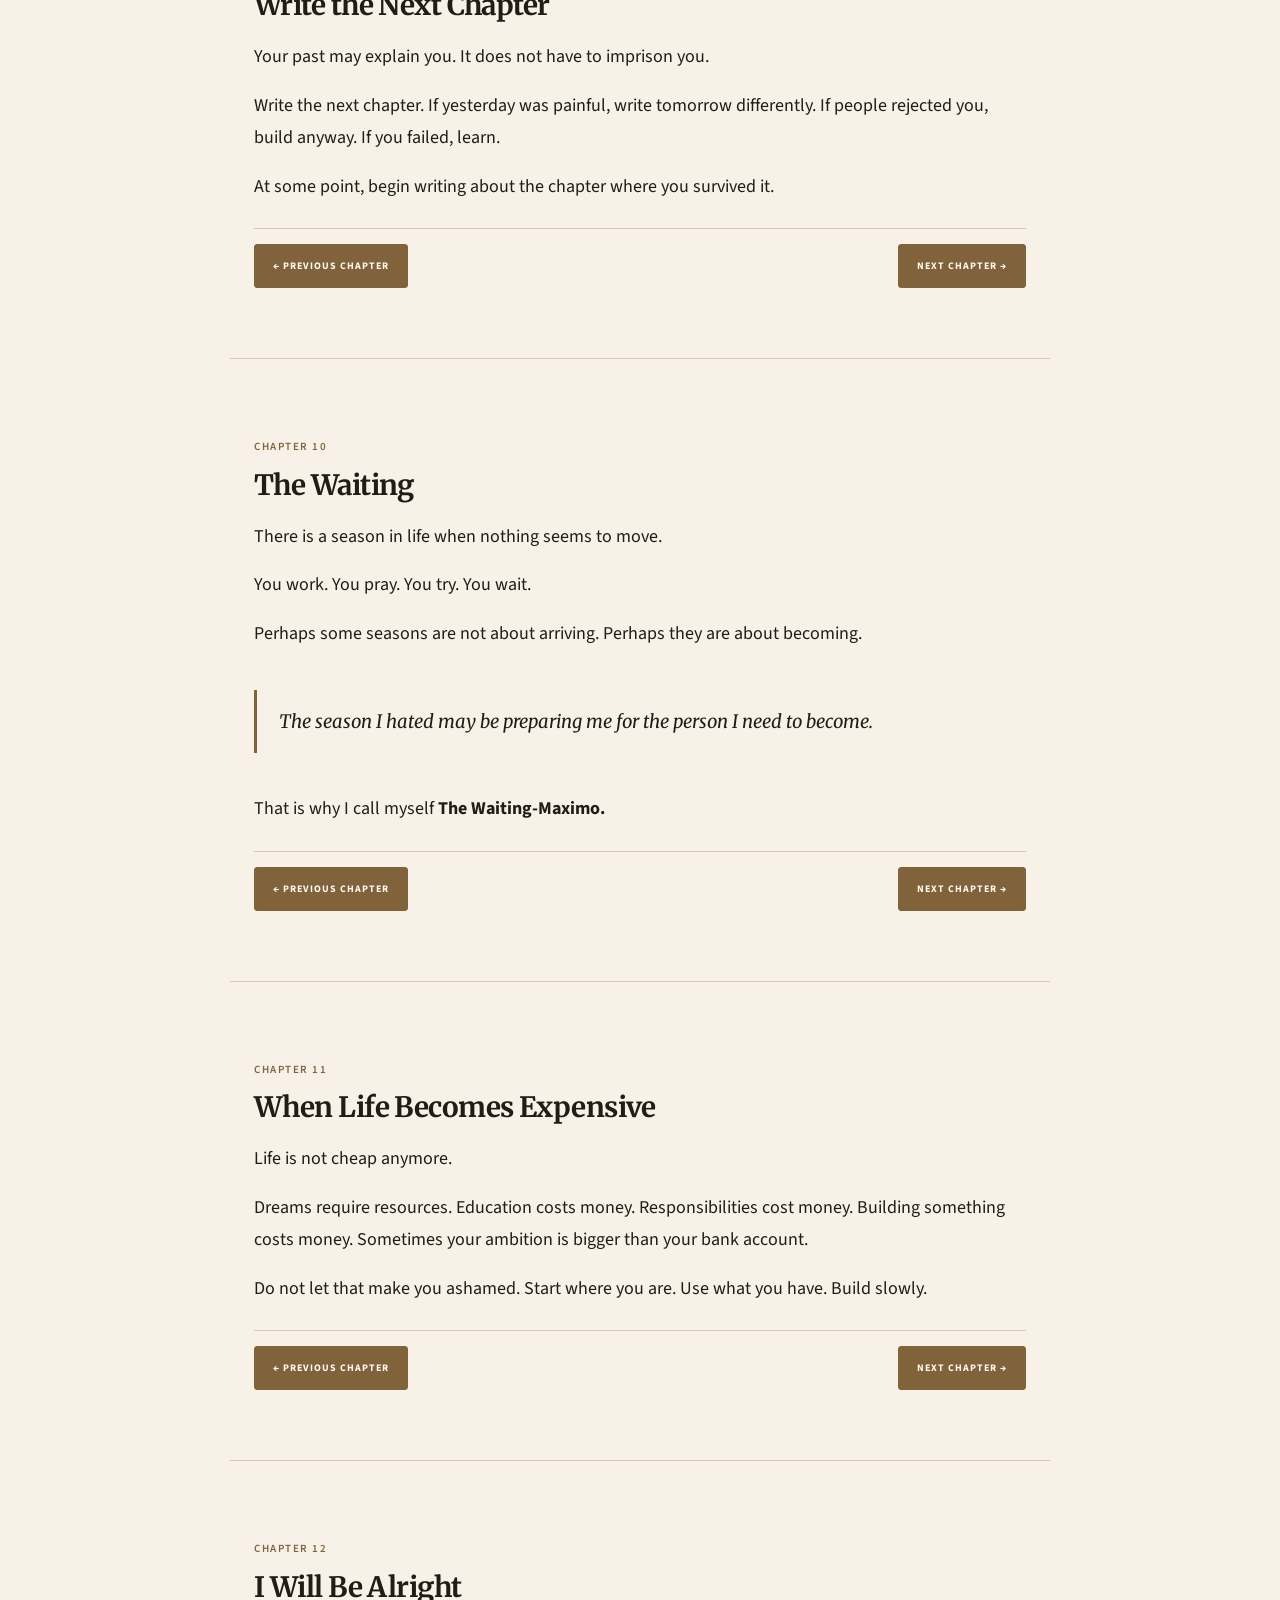
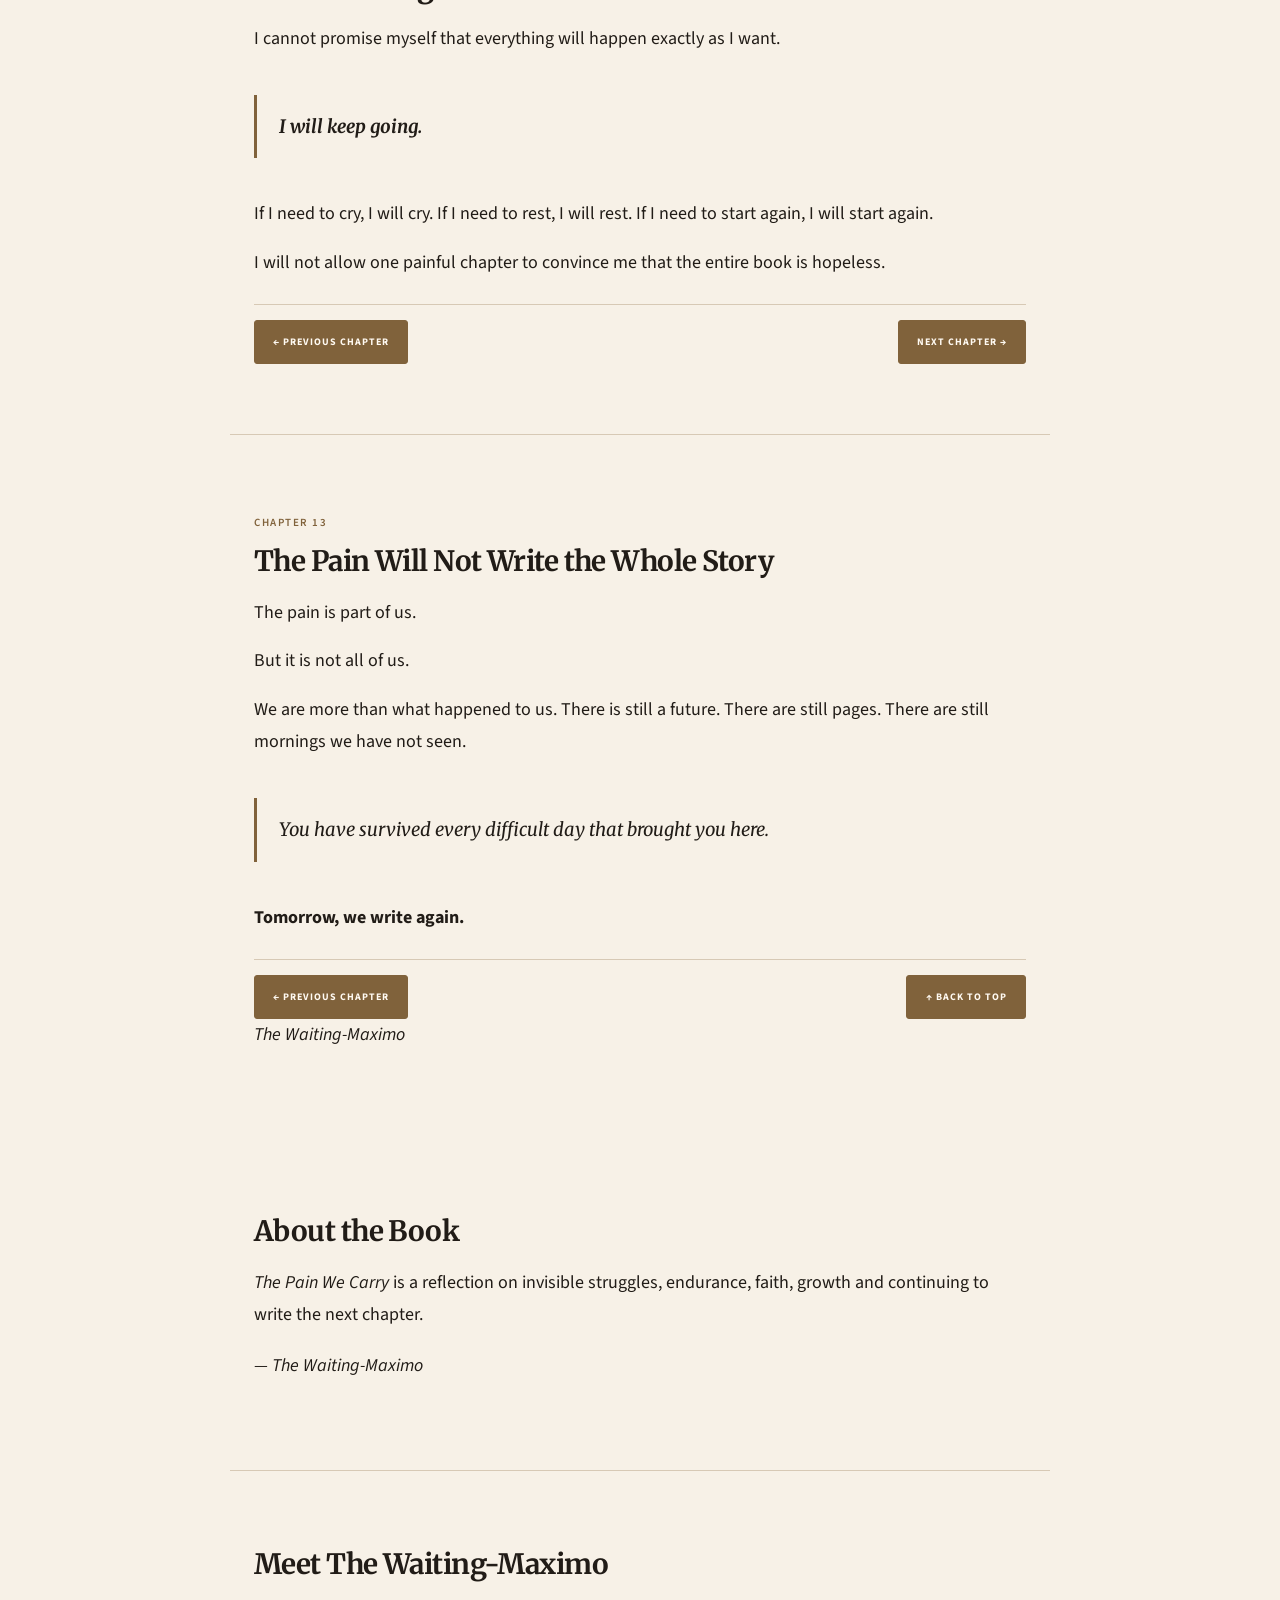
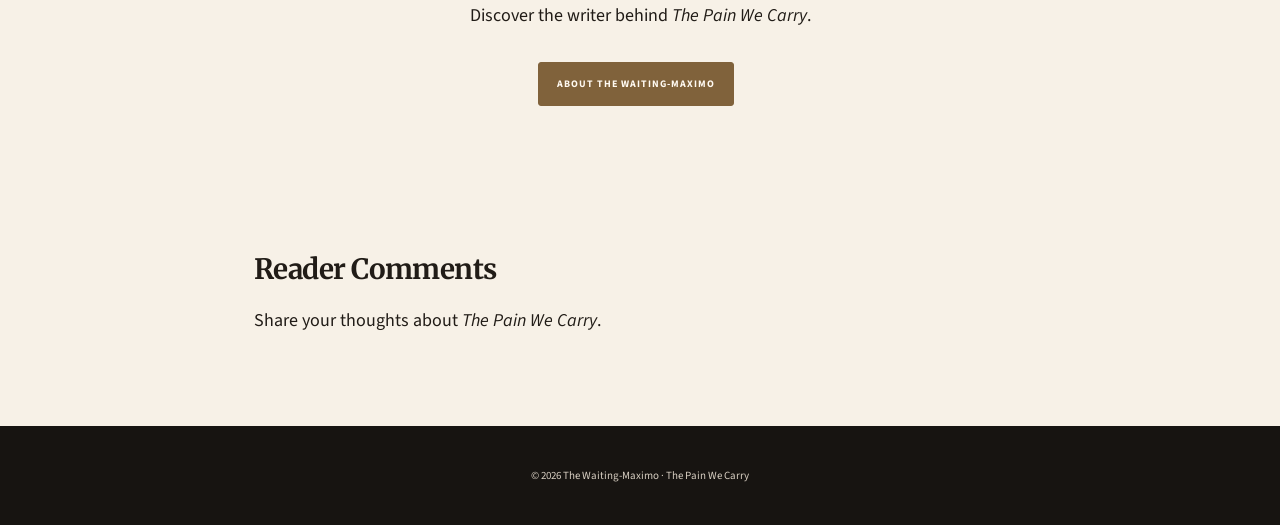
==== commit fb0bbf42: "Implement book sharing functionality in index.html Added a shareBook function to facilitate sharing " ====
--- a/index.html
+++ b/index.html
@@ -125,4 +125,23 @@
 }
 })();
 </script>
-</body></html>
+  <script>
+function shareBook() {
+  const shareData = {
+    title: "The Pain We Carry — The Waiting-Maximo",
+    text: "The Pain We Carry — Growing Through the Life We Never Asked For.",
+    url: window.location.href
+  };
+
+  if (navigator.share) {
+    navigator.share(shareData);
+  } else {
+    navigator.clipboard.writeText(window.location.href).then(function() {
+      alert("Book link copied. You can now share it.");
+    });
+  }
+}
+</script>
+
+</body>
+</html>
--- a/style.css
+++ b/style.css
@@ -1,9 +1,230 @@
-@import url('https://fonts.googleapis.com/css2?family=Cormorant+Garamond:wght@400;500;600;700&family=Inter:wght@400;500;600;700&display=swap');
-:root{--ink:#211c17;--paper:#f7f1e7;--line:#d7c9b5;--accent:#80623b;--dark:#171411;--white:#fffaf2}*{box-sizing:border-box}html{scroll-behavior:smooth}body{margin:0;color:var(--ink);background:var(--paper);font-family:"Cormorant Garamond",Georgia,serif;font-size:20px;line-height:1.75}a{color:inherit}nav{max-width:1100px;margin:auto;padding:24px;display:flex;justify-content:space-between;align-items:center;gap:20px;flex-wrap:wrap}nav a{text-decoration:none}.brand{font:700 12px Inter,Arial,sans-serif;letter-spacing:.16em}nav div{font:11px Inter,Arial,sans-serif;text-transform:uppercase;letter-spacing:.08em}.hero,.about-hero{min-height:88vh;background:var(--dark);color:var(--white)}.cover,.about-cover{max-width:1100px;margin:auto;padding:15vh 24px 10vh}.copy{max-width:720px}.copy h1,.about-cover h1{font-size:clamp(4rem,10vw,9rem);line-height:.9;letter-spacing:-.04em;font-weight:500}.copy p,.about-cover p{font-size:1.5rem;color:#d8cfc2}.copy b{color:#c7ab7c}.button{display:inline-block;border:1px solid var(--accent);background:var(--accent);color:var(--white);padding:12px 18px;text-decoration:none;font:700 10px Inter,Arial,sans-serif;letter-spacing:.1em;text-transform:uppercase;cursor:pointer;margin:12px 8px 0 0}.nav-share{background:transparent;color:inherit;border:0;font:inherit;cursor:pointer;text-transform:uppercase}.page{max-width:820px;margin:auto;padding:90px 24px}.page h2{font-size:clamp(2.6rem,6vw,4.5rem);line-height:.98;font-weight:500}.page small,.book small{font:700 11px Inter,Arial,sans-serif;letter-spacing:.16em;color:var(--accent)}.book .page{border-top:1px solid var(--line)}blockquote{margin:40px 0;padding:16px 22px;border-left:3px solid var(--accent);font-size:1.55rem;font-style:italic}.contents ol{padding-left:25px}.contents li{padding:7px 0}.contents a{text-decoration:none}.about-author-cta{text-align:center;border-top:1px solid var(--line)}.reading-progress{position:fixed;top:0;left:0;width:100%;height:5px;background:rgba(0,0,0,.12);z-index:9999}.reading-progress #progressBar{width:0;height:100%;background:var(--accent);transition:width .1s}footer{background:var(--dark);color:#d8cfc2;text-align:center;padding:40px 20px;font:11px Inter,Arial,sans-serif}@media(max-width:700px){body{font-size:18px}nav{padding:17px 16px;align-items:flex-start}nav div{line-height:2}.cover,.about-cover{padding:12vh 18px 8vh}.copy h1,.about-cover h1{font-size:4.1rem}.page{padding:68px 20px}.button{width:100%;text-align:center}.nav-share{padding:0}.page h2{font-size:3rem}}
-/* Professional Book Reading Improvements */
-
-/* =====================================================
-   BOOK READING
+@import url('https://fonts.googleapis.com/css2?family=Merriweather:wght@400;700&family=Source+Sans+3:wght@400;500;600;700&display=swap');
+
+/* =====================================================
+   THE PAIN WE CARRY
+   Clean Professional Book Stylesheet
+   ===================================================== */
+
+:root {
+  --ink: #211c17;
+  --paper: #f7f1e7;
+  --line: #d7c9b5;
+  --accent: #80623b;
+  --gold: #b89555;
+  --dark: #171411;
+  --white: #fffaf2;
+  --muted: #d8cfc2;
+}
+
+
+/* =====================================================
+   RESET
+   ===================================================== */
+
+* {
+  box-sizing: border-box;
+}
+
+html {
+  scroll-behavior: smooth;
+}
+
+body {
+  margin: 0;
+  background: var(--paper);
+  color: var(--ink);
+  font-family: "Source Sans 3", Arial, sans-serif;
+  font-size: 18px;
+  line-height: 1.8;
+}
+
+a {
+  color: inherit;
+}
+
+
+/* =====================================================
+   NAVIGATION
+   ===================================================== */
+
+nav {
+  max-width: 1100px;
+  margin: 0 auto;
+  padding: 24px;
+  display: flex;
+  justify-content: space-between;
+  align-items: center;
+  gap: 20px;
+  flex-wrap: wrap;
+}
+
+nav a {
+  text-decoration: none;
+}
+
+.brand {
+  font-family: "Source Sans 3", Arial, sans-serif;
+  font-size: 12px;
+  font-weight: 700;
+  letter-spacing: 0.16em;
+}
+
+nav div {
+  font-family: "Source Sans 3", Arial, sans-serif;
+  font-size: 11px;
+  font-weight: 600;
+  text-transform: uppercase;
+  letter-spacing: 0.08em;
+}
+
+
+/* =====================================================
+   HERO / BOOK COVER
+   ===================================================== */
+
+.hero,
+.about-hero {
+  min-height: 72vh;
+  background: var(--dark);
+  color: var(--white);
+  position: relative;
+  overflow: hidden;
+}
+
+/* Subtle gold border */
+.hero::before,
+.about-hero::before {
+  content: "";
+  position: absolute;
+  top: 18px;
+  left: 18px;
+  right: 18px;
+  bottom: 18px;
+  border: 1px solid var(--accent);
+  pointer-events: none;
+}
+
+.cover,
+.about-cover {
+  max-width: 1100px;
+  margin: 0 auto;
+  padding: 11vh 24px 8vh;
+  position: relative;
+  z-index: 2;
+}
+
+.copy {
+  max-width: 720px;
+}
+
+/* Hero title */
+.copy h1,
+.about-cover h1 {
+  margin: 20px 0;
+  font-family: "Merriweather", Georgia, serif;
+  font-size: clamp(3.8rem, 9vw, 7rem);
+  line-height: 0.95;
+  letter-spacing: -0.035em;
+  font-weight: 700;
+}
+
+/* Hero subtitle */
+.copy p,
+.about-cover p {
+  font-family: "Source Sans 3", Arial, sans-serif;
+  font-size: 1.35rem;
+  line-height: 1.45;
+  color: var(--muted);
+}
+
+.copy b {
+  color: #c7ab7c;
+  font-family: "Source Sans 3", Arial, sans-serif;
+  font-size: 10px;
+  letter-spacing: 0.22em;
+  text-transform: uppercase;
+}
+
+
+/* =====================================================
+   BUTTONS
+   ===================================================== */
+
+.button {
+  display: inline-block;
+  border: 1px solid var(--accent);
+  background: var(--accent);
+  color: var(--white);
+  padding: 12px 18px;
+  margin: 12px 8px 0 0;
+  text-decoration: none;
+  font-family: "Source Sans 3", Arial, sans-serif;
+  font-size: 10px;
+  font-weight: 700;
+  letter-spacing: 0.1em;
+  text-transform: uppercase;
+  cursor: pointer;
+  border-radius: 3px;
+}
+
+.button:hover {
+  background: #947346;
+}
+
+.nav-share {
+  background: transparent;
+  color: inherit;
+  border: 1px solid var(--accent);
+  font-family: "Source Sans 3", Arial, sans-serif;
+  cursor: pointer;
+  text-transform: uppercase;
+}
+
+
+/* =====================================================
+   MAIN BOOK CONTENT
+   ===================================================== */
+
+.book .page {
+  border-top: 1px solid var(--line);
+}
+
+.page {
+  max-width: 820px;
+  margin: 0 auto;
+  padding: 70px 24px;
+}
+
+
+/* Chapter titles */
+.page h2,
+article h2 {
+  margin: 6px 0 18px;
+  font-family: "Merriweather", Georgia, serif;
+  font-size: 28px;
+  line-height: 1.25;
+  font-weight: 700;
+  text-align: left;
+  letter-spacing: -0.02em;
+  color: var(--ink);
+}
+
+
+/* Chapter labels */
+.page small,
+.book small,
+article small {
+  font-family: "Source Sans 3", Arial, sans-serif;
+  font-size: 11px;
+  font-weight: 600;
+  letter-spacing: 0.14em;
+  text-transform: uppercase;
+  color: var(--accent);
+}
+
+
+/* =====================================================
+   ARTICLES / READING TEXT
    ===================================================== */
 
 article {
@@ -14,21 +235,52 @@
 }
 
 article p {
+  margin: 0 0 0.9em;
+  font-family: "Source Sans 3", Arial, sans-serif;
   font-size: 18px;
-  line-height: 1.9;
-  margin-bottom: 0.8em;
+  font-weight: 400;
+  line-height: 1.8;
+  letter-spacing: 0;
   text-align: left;
-}
-
-article h2 {
-  font-family: "Cormorant Garamond", Georgia, serif;
-  font-size: 10px;
-  line-height: 1.2;
-  text-align: left;
-  margin: 6px 0 8px;
-  letter-spacing: 0.1px;
-  font-weight: 600;
-}
+  color: var(--ink);
+}
+
+
+/* =====================================================
+   QUOTATIONS
+   ===================================================== */
+
+blockquote {
+  margin: 40px 0;
+  padding: 16px 22px;
+  border-left: 3px solid var(--accent);
+  font-family: "Merriweather", Georgia, serif;
+  font-size: 1.15rem;
+  line-height: 1.7;
+  font-style: italic;
+}
+
+
+/* =====================================================
+   CONTENTS
+   ===================================================== */
+
+.contents ol {
+  padding-left: 25px;
+}
+
+.contents li {
+  padding: 7px 0;
+}
+
+.contents a {
+  text-decoration: none;
+}
+
+
+/* =====================================================
+   CHAPTER NAVIGATION
+   ===================================================== */
 
 .chapter-nav {
   display: flex;
@@ -36,23 +288,184 @@
   gap: 10px;
   margin-top: 25px;
   padding-top: 15px;
+  border-top: 1px solid var(--line);
 }
 
 .chapter-nav .button {
   display: inline-block;
   padding: 12px 18px;
   text-decoration: none;
-  border-radius: 8px;
-  font-weight: bold;
+  border-radius: 3px;
+  font-family: "Source Sans 3", Arial, sans-serif;
+  font-weight: 700;
   text-align: center;
 }
 
 
 /* =====================================================
-   BOOK COVER
-   ===================================================== */
-
-
-
-
-                                                                                                                                                                                                                                                                                                                                                                                                                                                                                                                                                                                                                                                                                                                                                                                                                                                                                                                                                                                                                                                                                                                                                                                                                                                                                                                                                                                                                                                                                                                                                                                                                                                                                                                                                                                                                                                                                                                                      
+   AUTHOR SECTION
+   ===================================================== */
+
+.about-author-cta {
+  text-align: center;
+  border-top: 1px solid var(--line);
+}
+
+
+/* =====================================================
+   READING PROGRESS
+   ===================================================== */
+
+.reading-progress {
+  position: fixed;
+  top: 0;
+  left: 0;
+  width: 100%;
+  height: 5px;
+  background: rgba(0, 0, 0, 0.12);
+  z-index: 9999;
+}
+
+.reading-progress #progressBar {
+  width: 0;
+  height: 100%;
+  background: var(--accent);
+  transition: width 0.1s;
+}
+
+
+/* =====================================================
+   FOOTER
+   ===================================================== */
+
+footer {
+  background: var(--dark);
+  color: var(--muted);
+  text-align: center;
+  padding: 40px 20px;
+  font-family: "Source Sans 3", Arial, sans-serif;
+  font-size: 11px;
+}
+
+
+/* =====================================================
+   MOBILE
+   ===================================================== */
+
+@media (max-width: 700px) {
+
+  body {
+    font-size: 18px;
+  }
+
+  nav {
+    padding: 17px 16px;
+    align-items: flex-start;
+  }
+
+  nav div {
+    line-height: 2;
+  }
+
+  .hero,
+  .about-hero {
+    min-height: 68vh;
+  }
+
+  .hero::before,
+  .about-hero::before {
+    top: 12px;
+    left: 12px;
+    right: 12px;
+    bottom: 12px;
+  }
+
+  .cover,
+  .about-cover {
+    padding: 9vh 18px 6vh;
+  }
+
+  .copy h1,
+  .about-cover h1 {
+    font-size: 3.8rem;
+    line-height: 0.95;
+  }
+
+  .copy p,
+  .about-cover p {
+    font-size: 1.15rem;
+  }
+
+  .page {
+    padding: 55px 20px;
+  }
+
+  .page h2,
+  article h2 {
+    font-size: 24px;
+    line-height: 1.3;
+  }
+
+  article {
+    padding: 25px 16px;
+  }
+
+  article p {
+    font-size: 18px;
+    line-height: 1.8;
+  }
+
+  .button {
+    width: 100%;
+    text-align: center;
+  }
+
+  .nav-share {
+    padding: 12px 18px;
+  }
+
+  .chapter-nav {
+    flex-direction: column;
+  }
+
+  .chapter-nav .button {
+    width: 100%;
+  }
+     }
+
+/* Previous / Next buttons - keep them on one line */
+
+.chapter-nav {
+  display: flex;
+  flex-direction: row;
+  justify-content: space-between;
+  align-items: center;
+  gap: 12px;
+  width: 100%;
+}
+
+.chapter-nav .button {
+  width: auto;
+  flex: 0 1 auto;
+  min-width: 120px;
+  margin: 0;
+  text-align: center;
+}
+
+/* Keep Previous and Next side-by-side on phones */
+@media (max-width: 600px) {
+  .chapter-nav {
+    flex-direction: row;
+    justify-content: space-between;
+  }
+
+  .chapter-nav .button {
+    width: auto;
+    min-width: 115px;
+    padding: 11px 12px;
+    font-size: 9px;
+  }
+   }
+
+
+                                                                                                                                                                                                                                                                                                                                                                                                                                                                                                                                                                                                                                                                                                                                                                                                                                                                                                                                                                                                                                                                                                                                                                                                                                                                                                                                                                                                                                                                                                                                                                                                                                                                                                                                                                                                                                                                                                                          
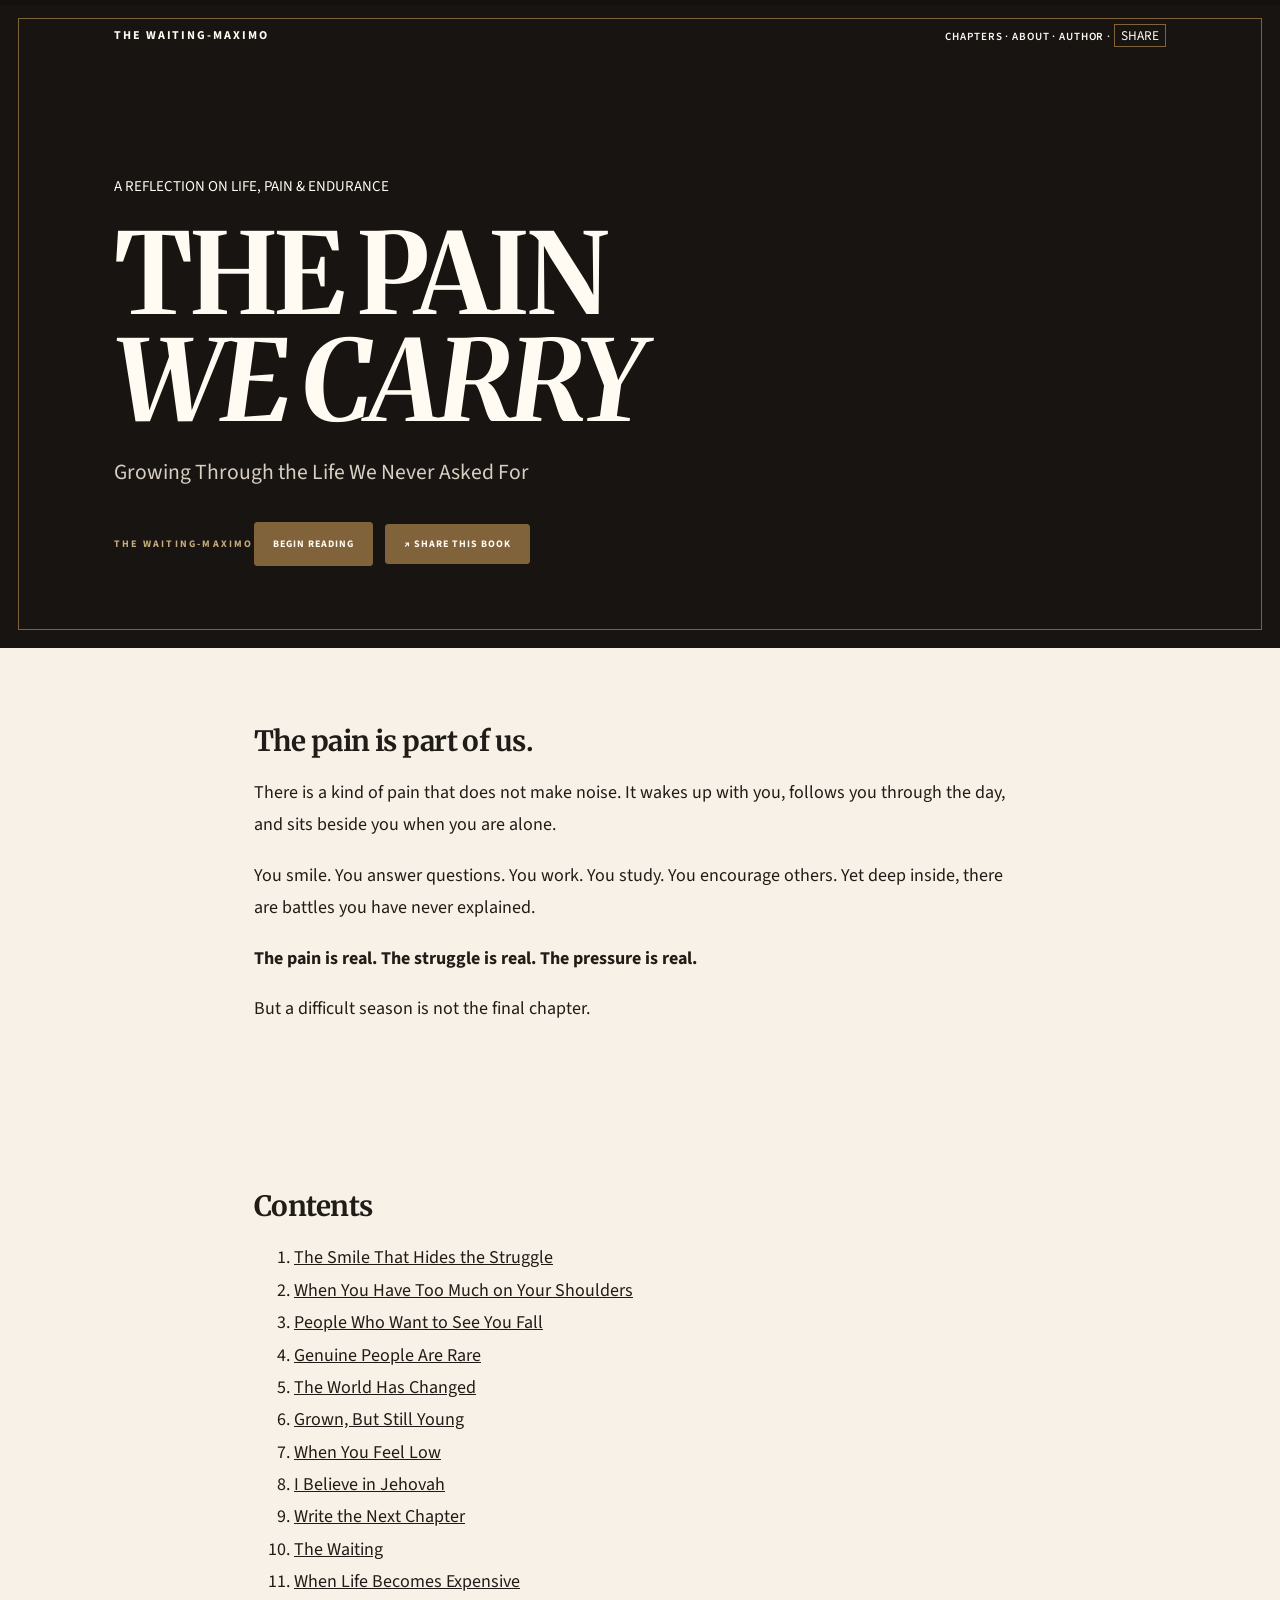
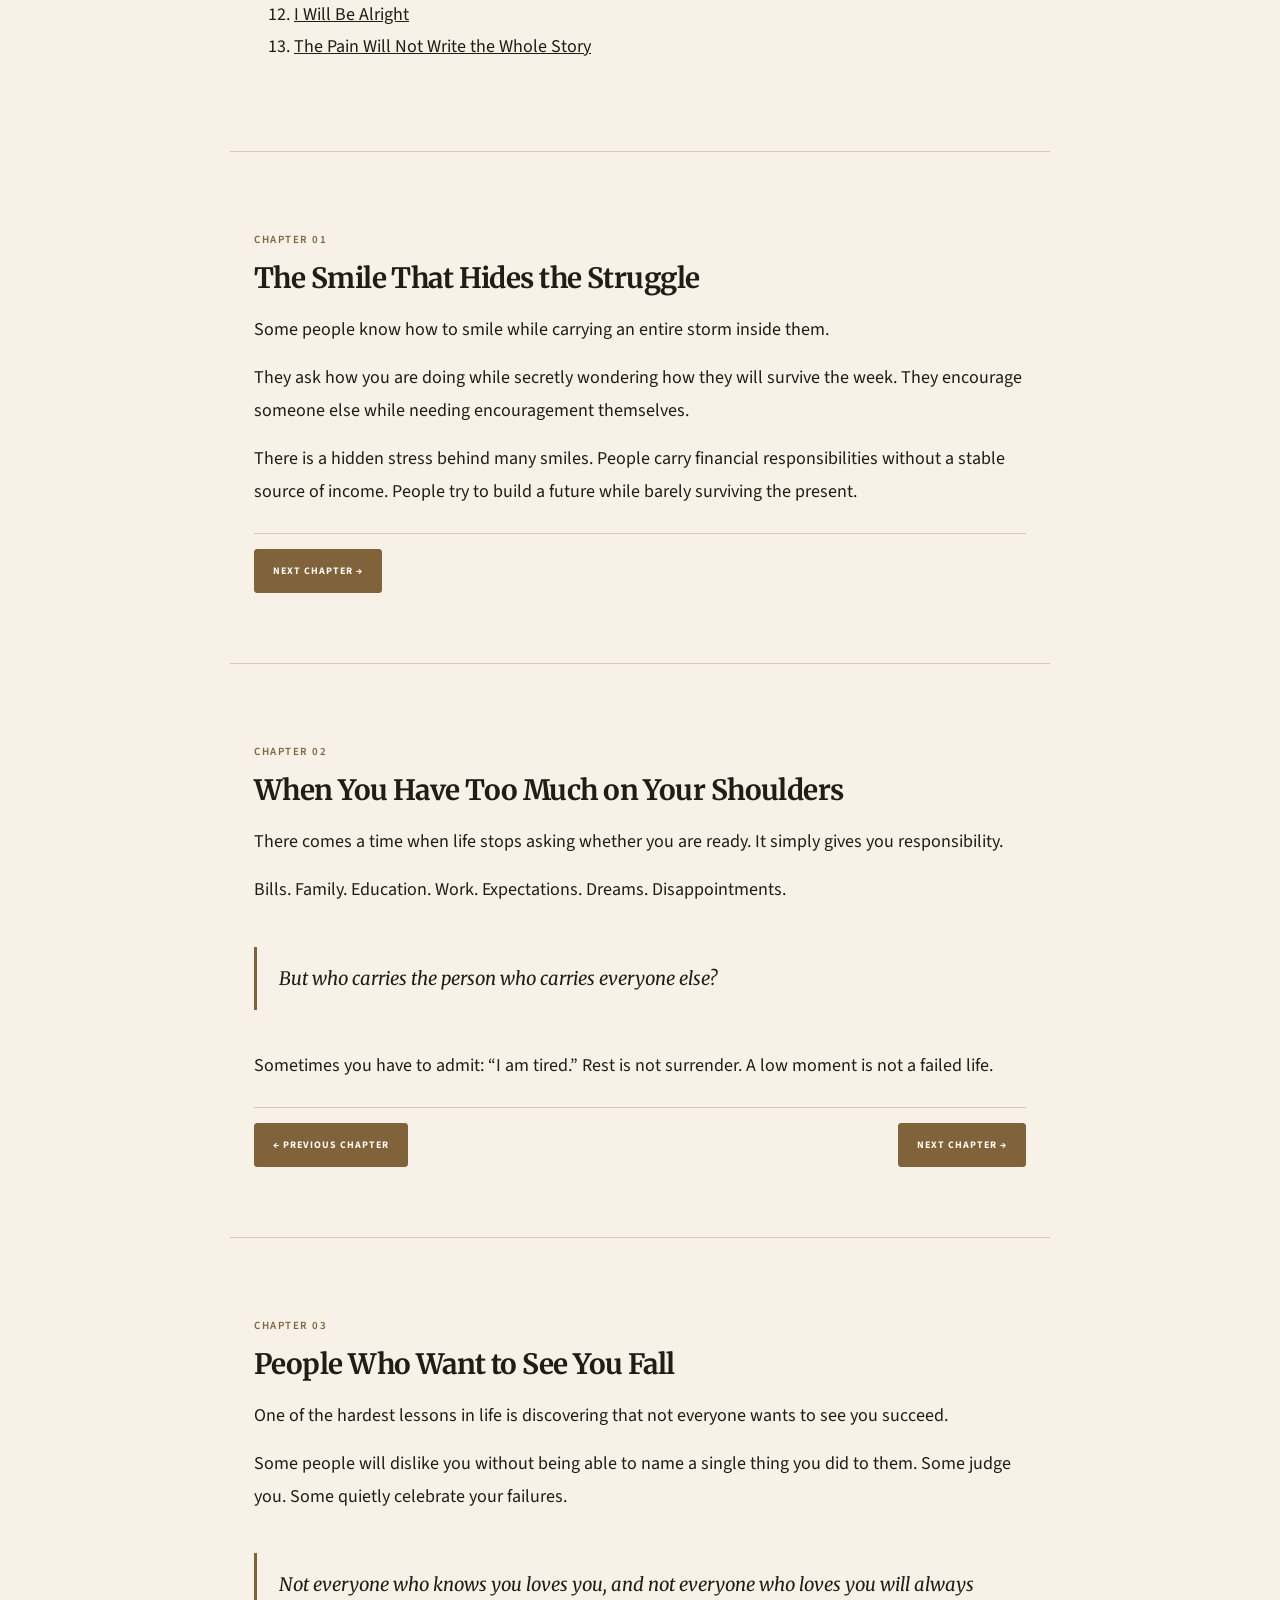
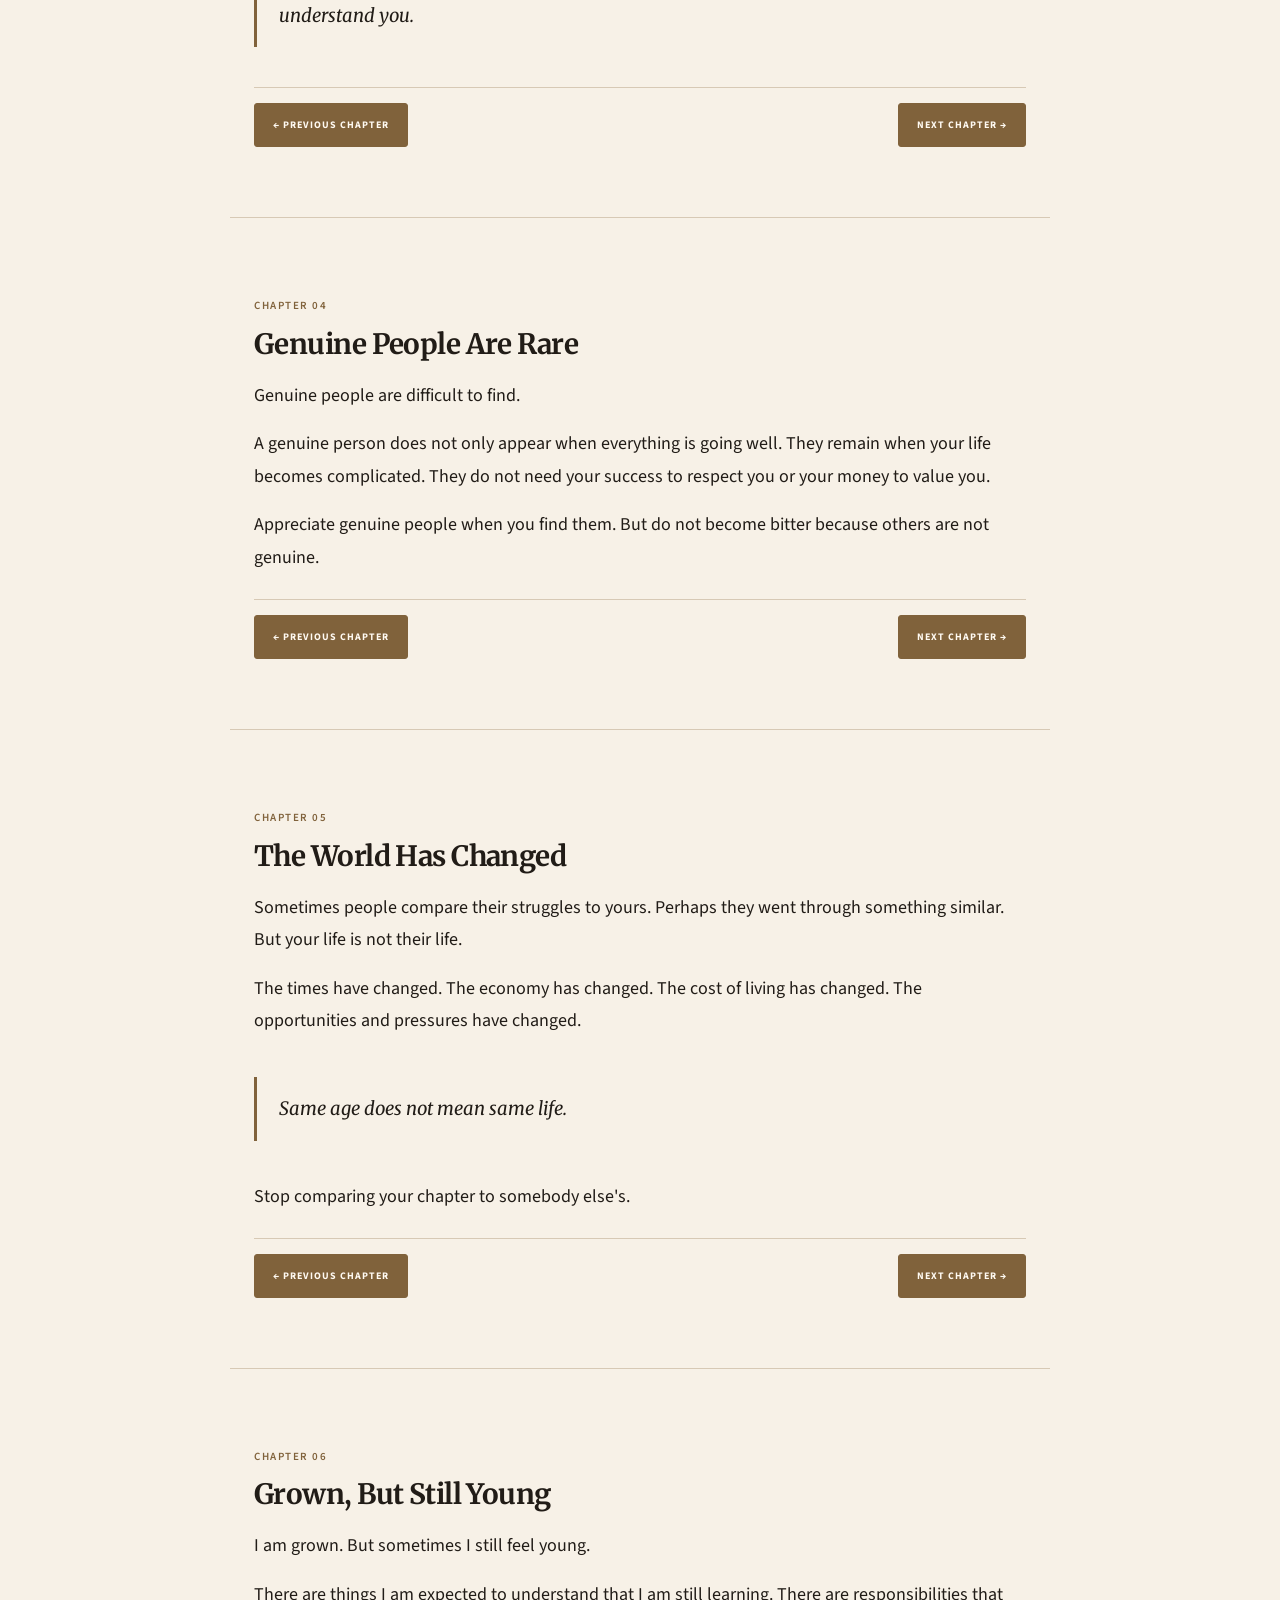
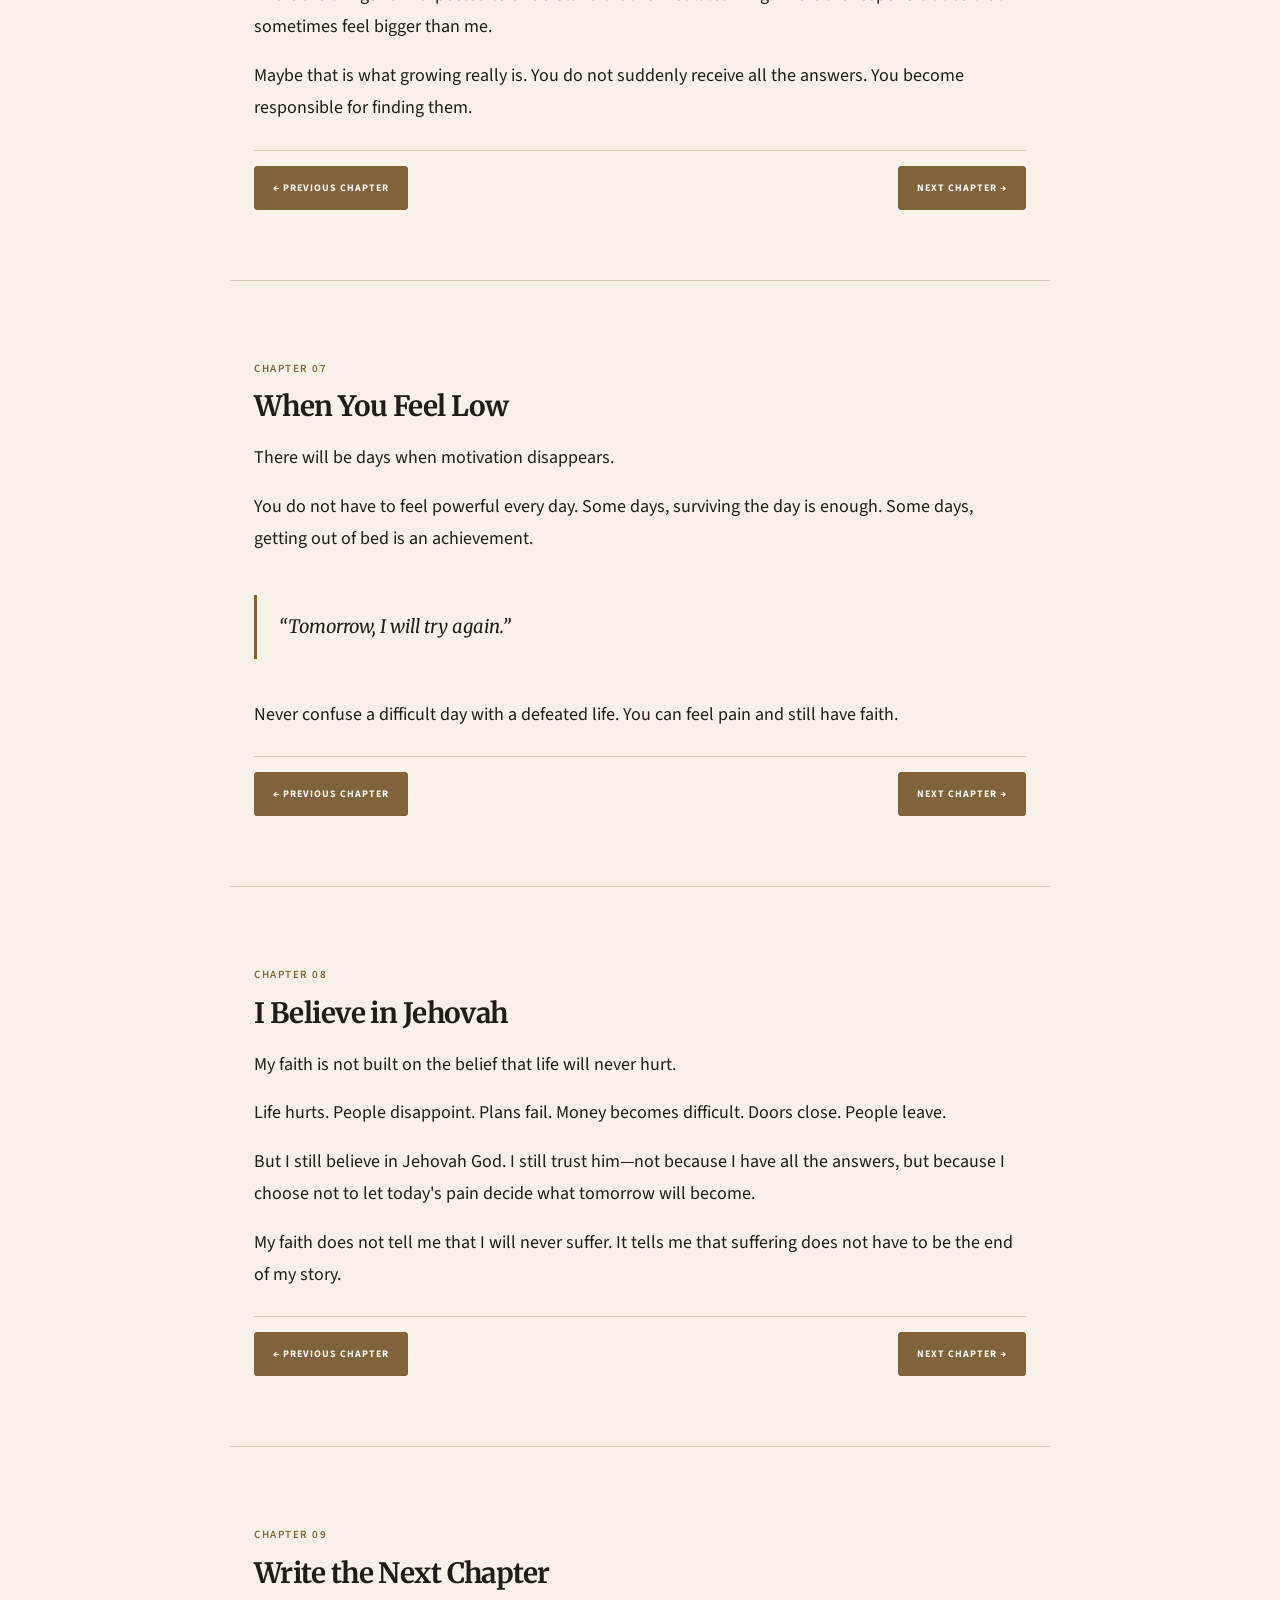
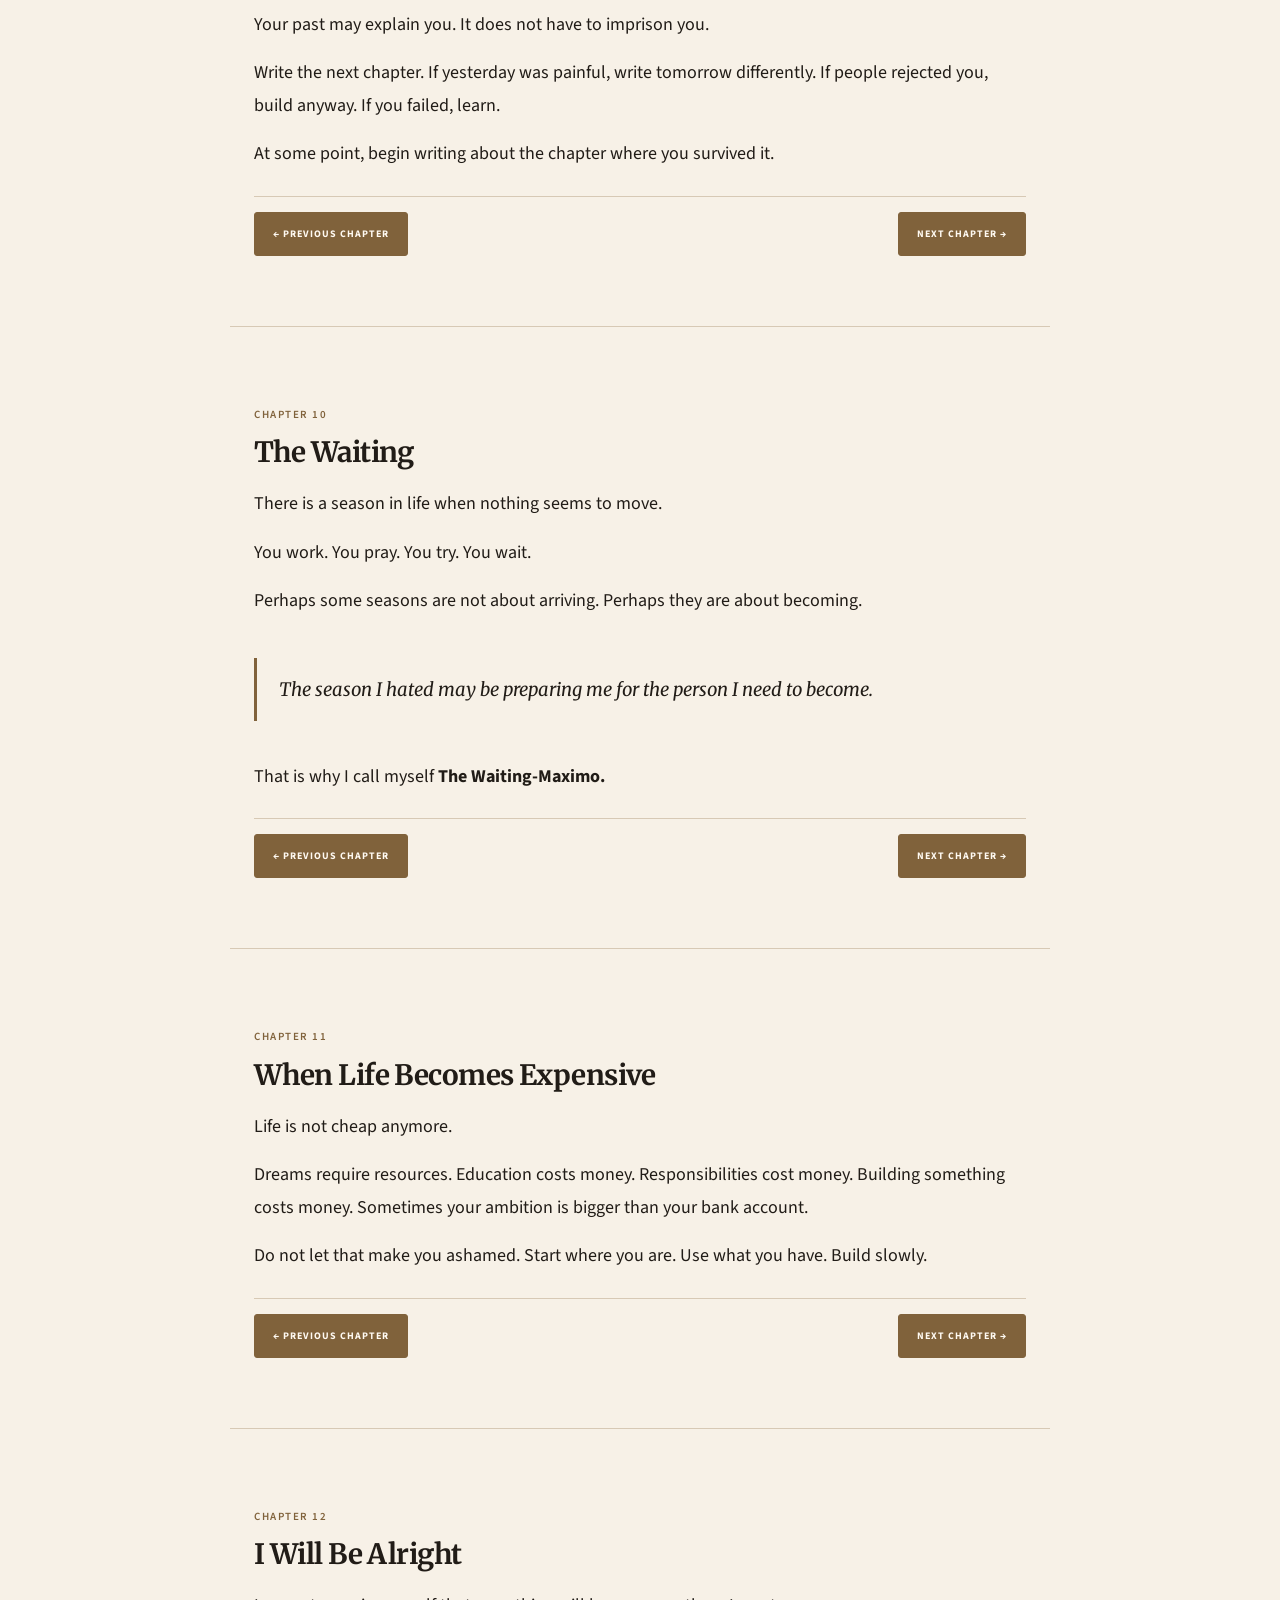
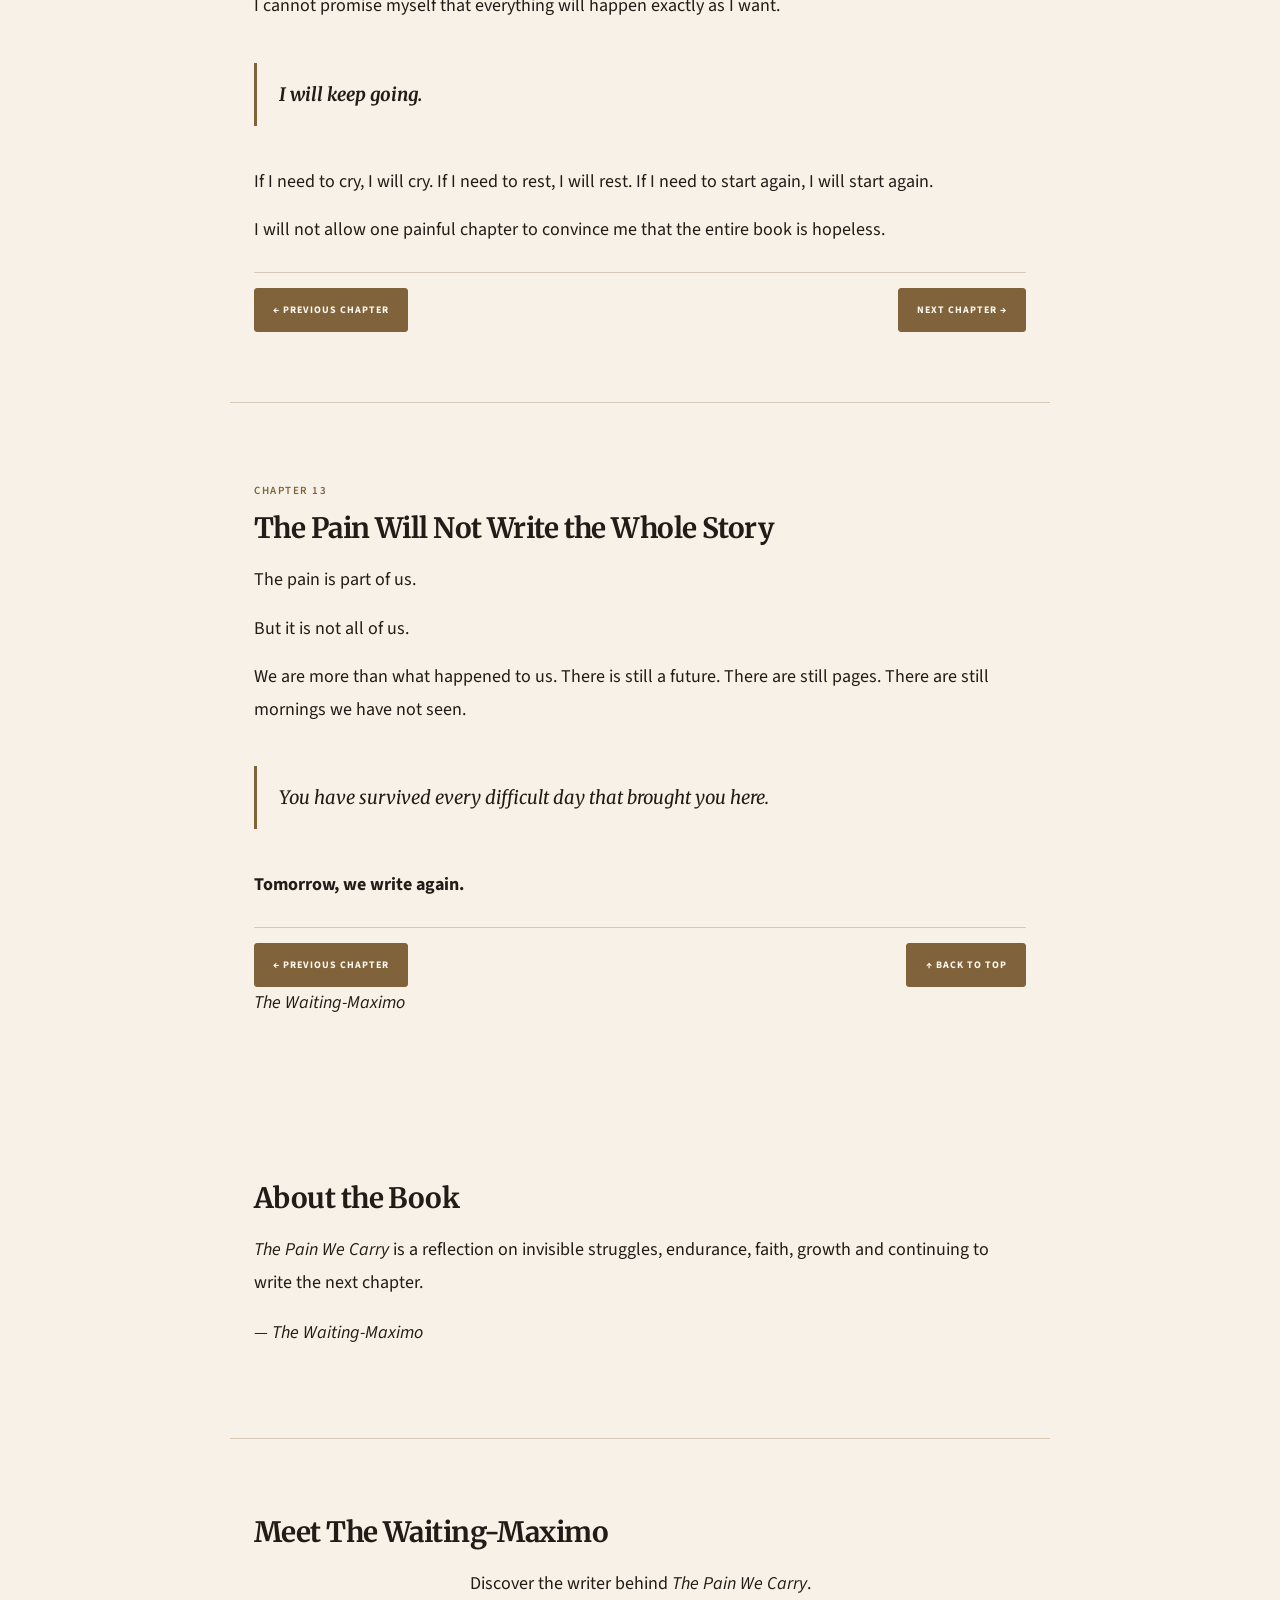
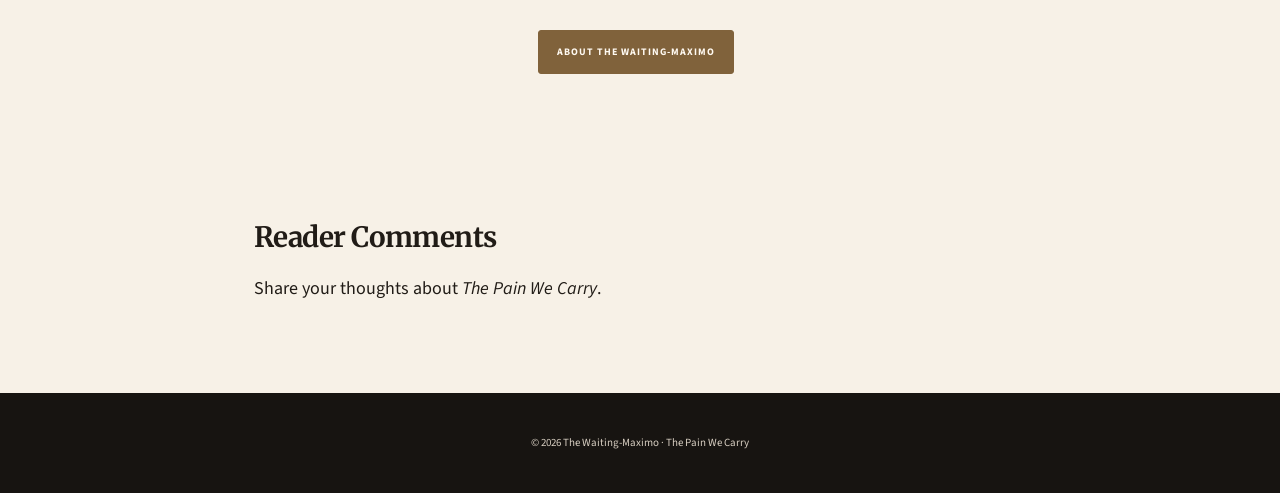
==== commit a59f8a68: "Remove book search input and results section Removed the book search input and results section from " ====
--- a/index.html
+++ b/index.html
@@ -12,9 +12,6 @@
 </button>
 <button class="button share-book" onclick="shareBook()">↗ SHARE THIS BOOK</button></div><div class="art"><div class="sun"></div><div class="road"></div></div></div></header>
 <main><section class="page intro"><h2>The pain is part of us.</h2><p>There is a kind of pain that does not make noise. It wakes up with you, follows you through the day, and sits beside you when you are alone.</p><p>You smile. You answer questions. You work. You study. You encourage others. Yet deep inside, there are battles you have never explained.</p><p><strong>The pain is real. The struggle is real. The pressure is real.</strong></p><p>But a difficult season is not the final chapter.</p></section><div class="book-search">
-  <input type="search" id="bookSearch" placeholder="Search the book..." aria-label="Search the book">
-  <div id="searchResults"></div>
-</div>
 <section id="contents" class="page"><h2>Contents</h2><ol>
 <li><a href="#ch1">The Smile That Hides the Struggle</a></li><li><a href="#ch2">When You Have Too Much on Your Shoulders</a></li><li><a href="#ch3">People Who Want to See You Fall</a></li><li><a href="#ch4">Genuine People Are Rare</a></li><li><a href="#ch5">The World Has Changed</a></li><li><a href="#ch6">Grown, But Still Young</a></li><li><a href="#ch7">When You Feel Low</a></li><li><a href="#ch8">I Believe in Jehovah</a></li><li><a href="#ch9">Write the Next Chapter</a></li><li><a href="#ch10">The Waiting</a></li><li><a href="#ch11">When Life Becomes Expensive</a></li><li><a href="#ch12">I Will Be Alright</a></li><li><a href="#epilogue">The Pain Will Not Write the Whole Story</a></li></ol></section>
 <section class="book">
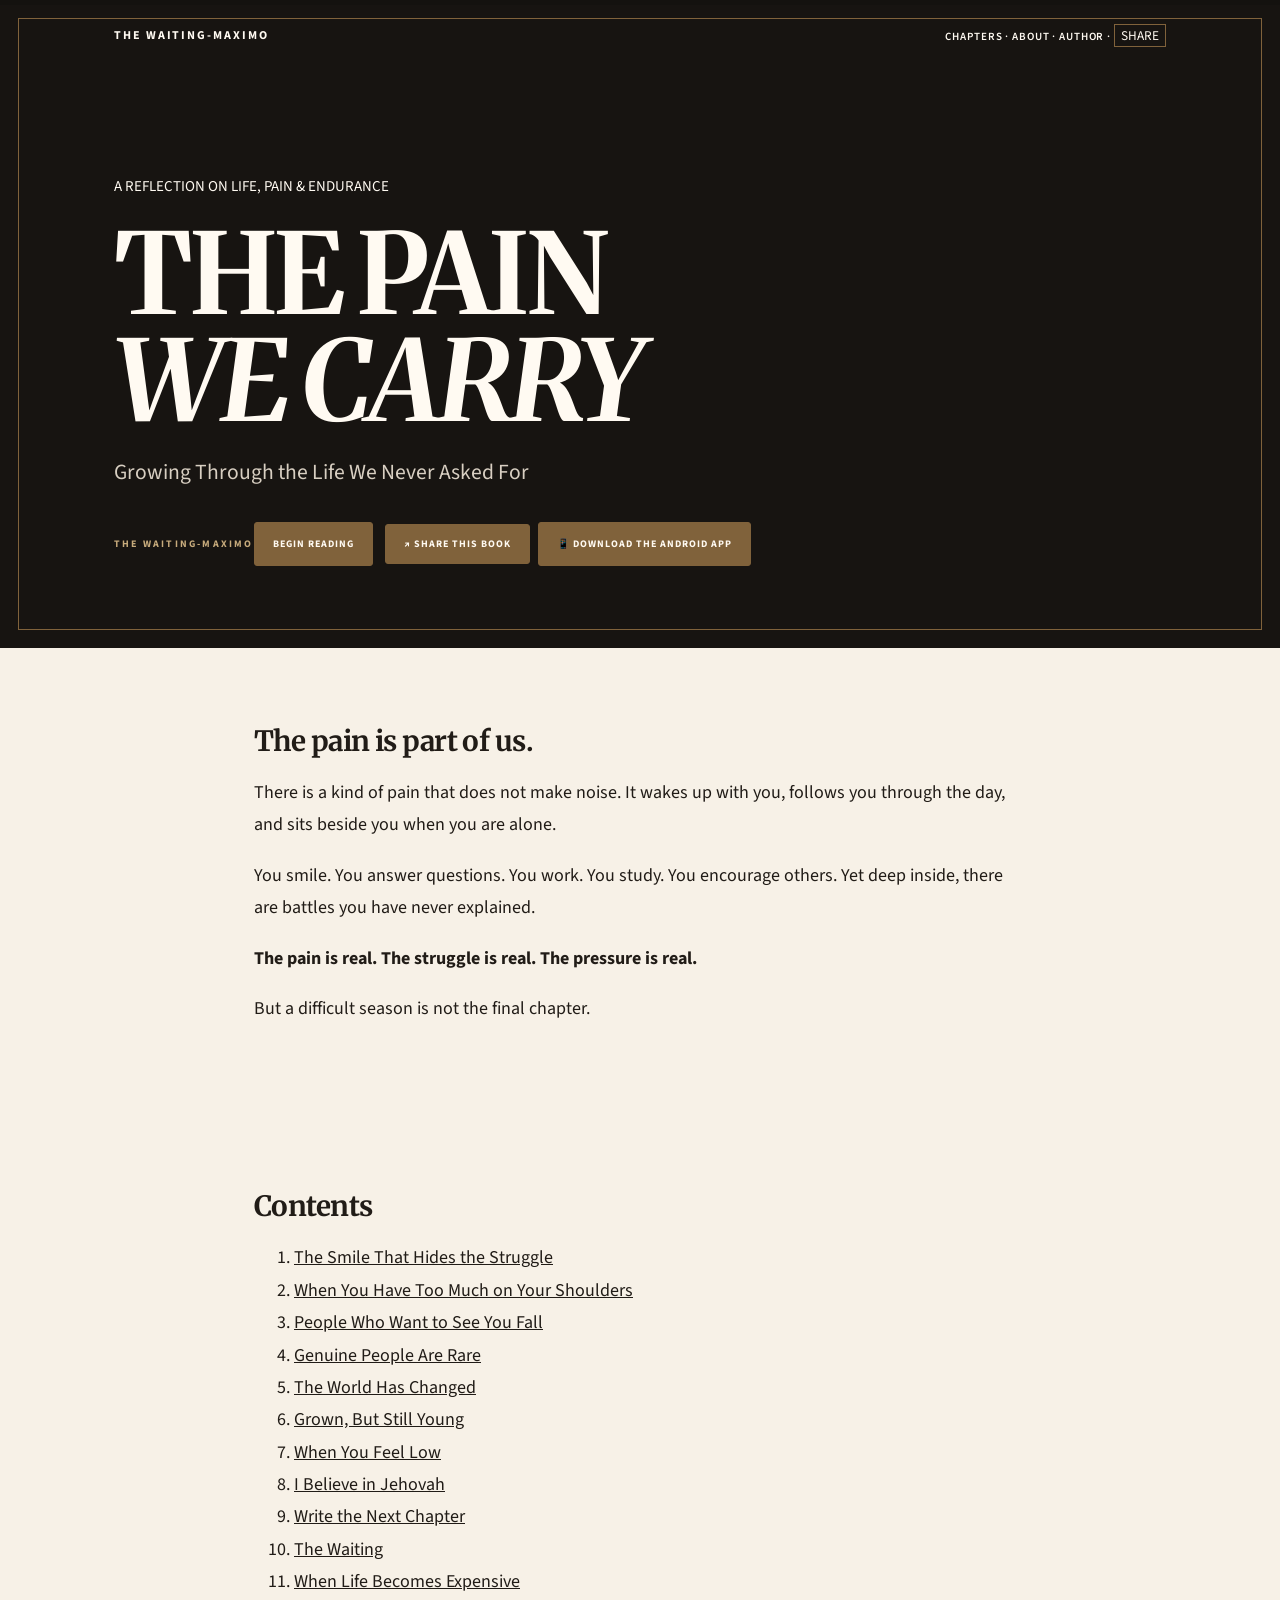
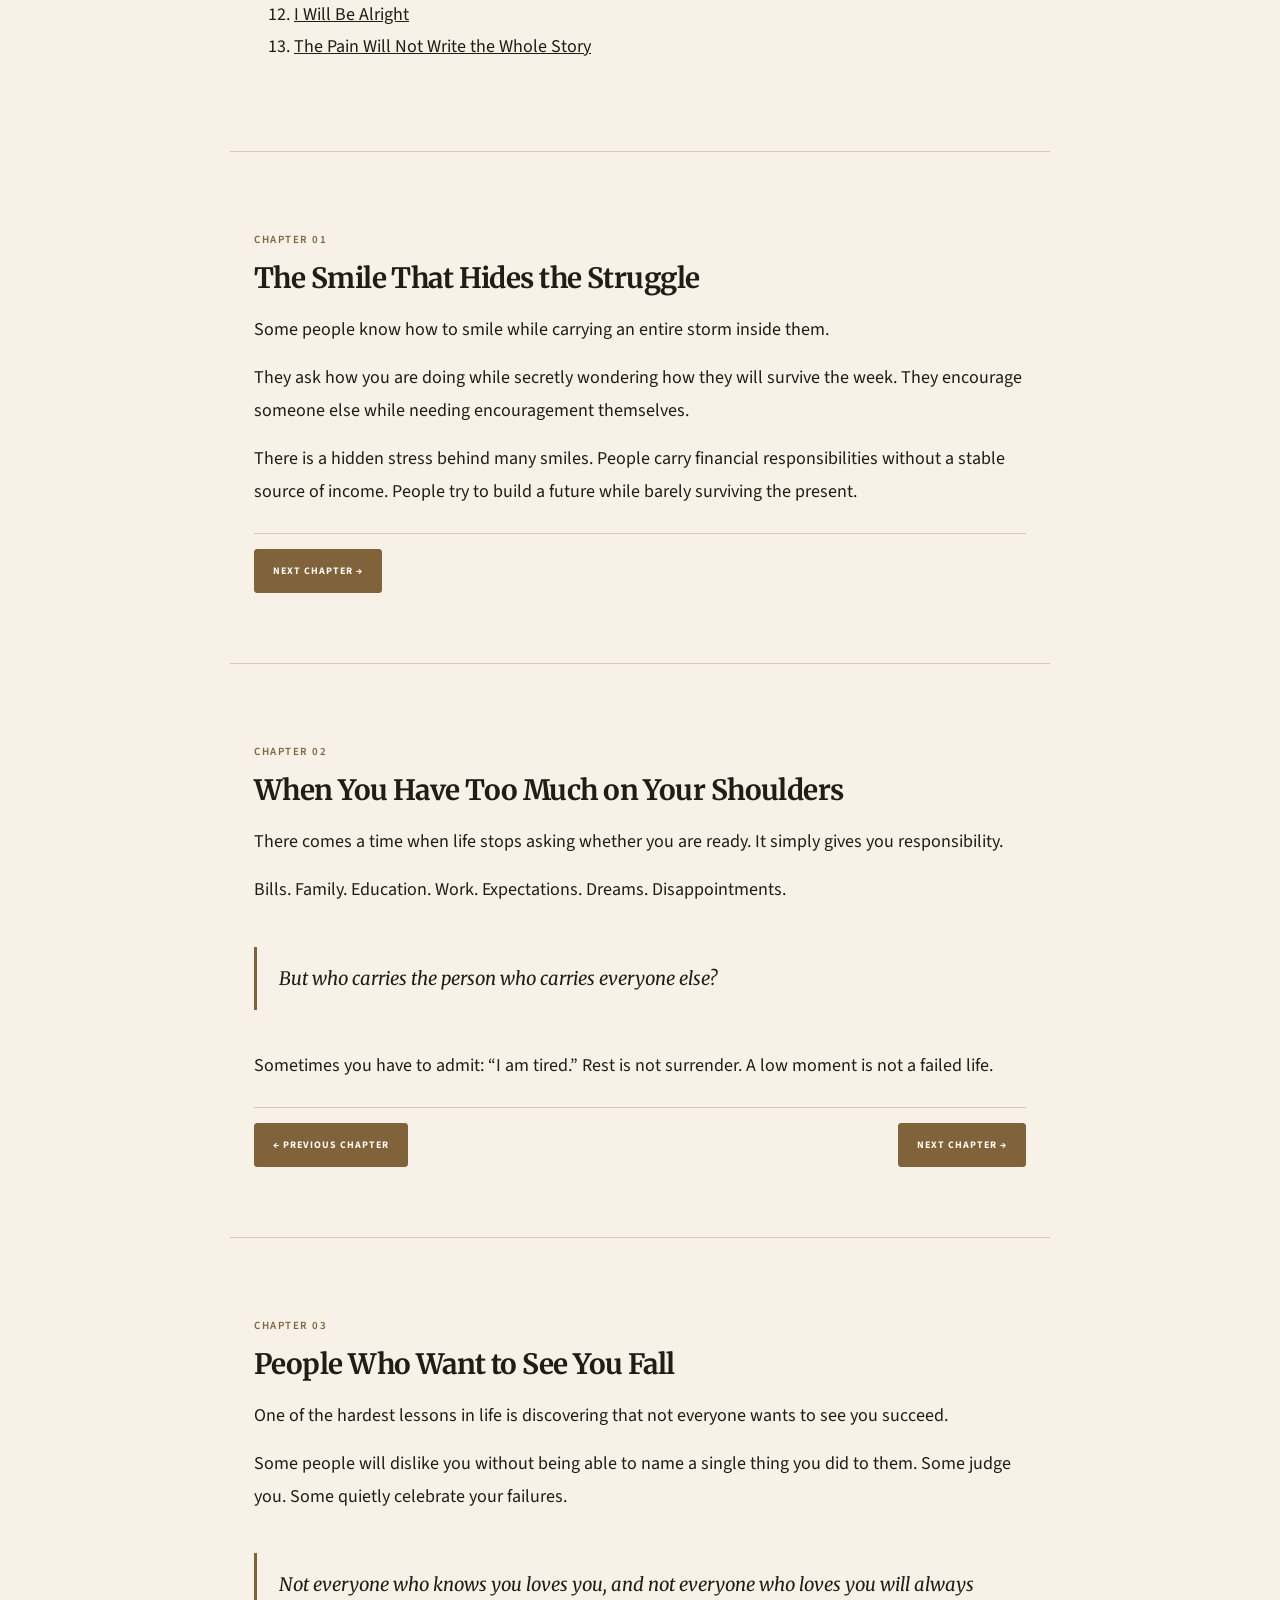
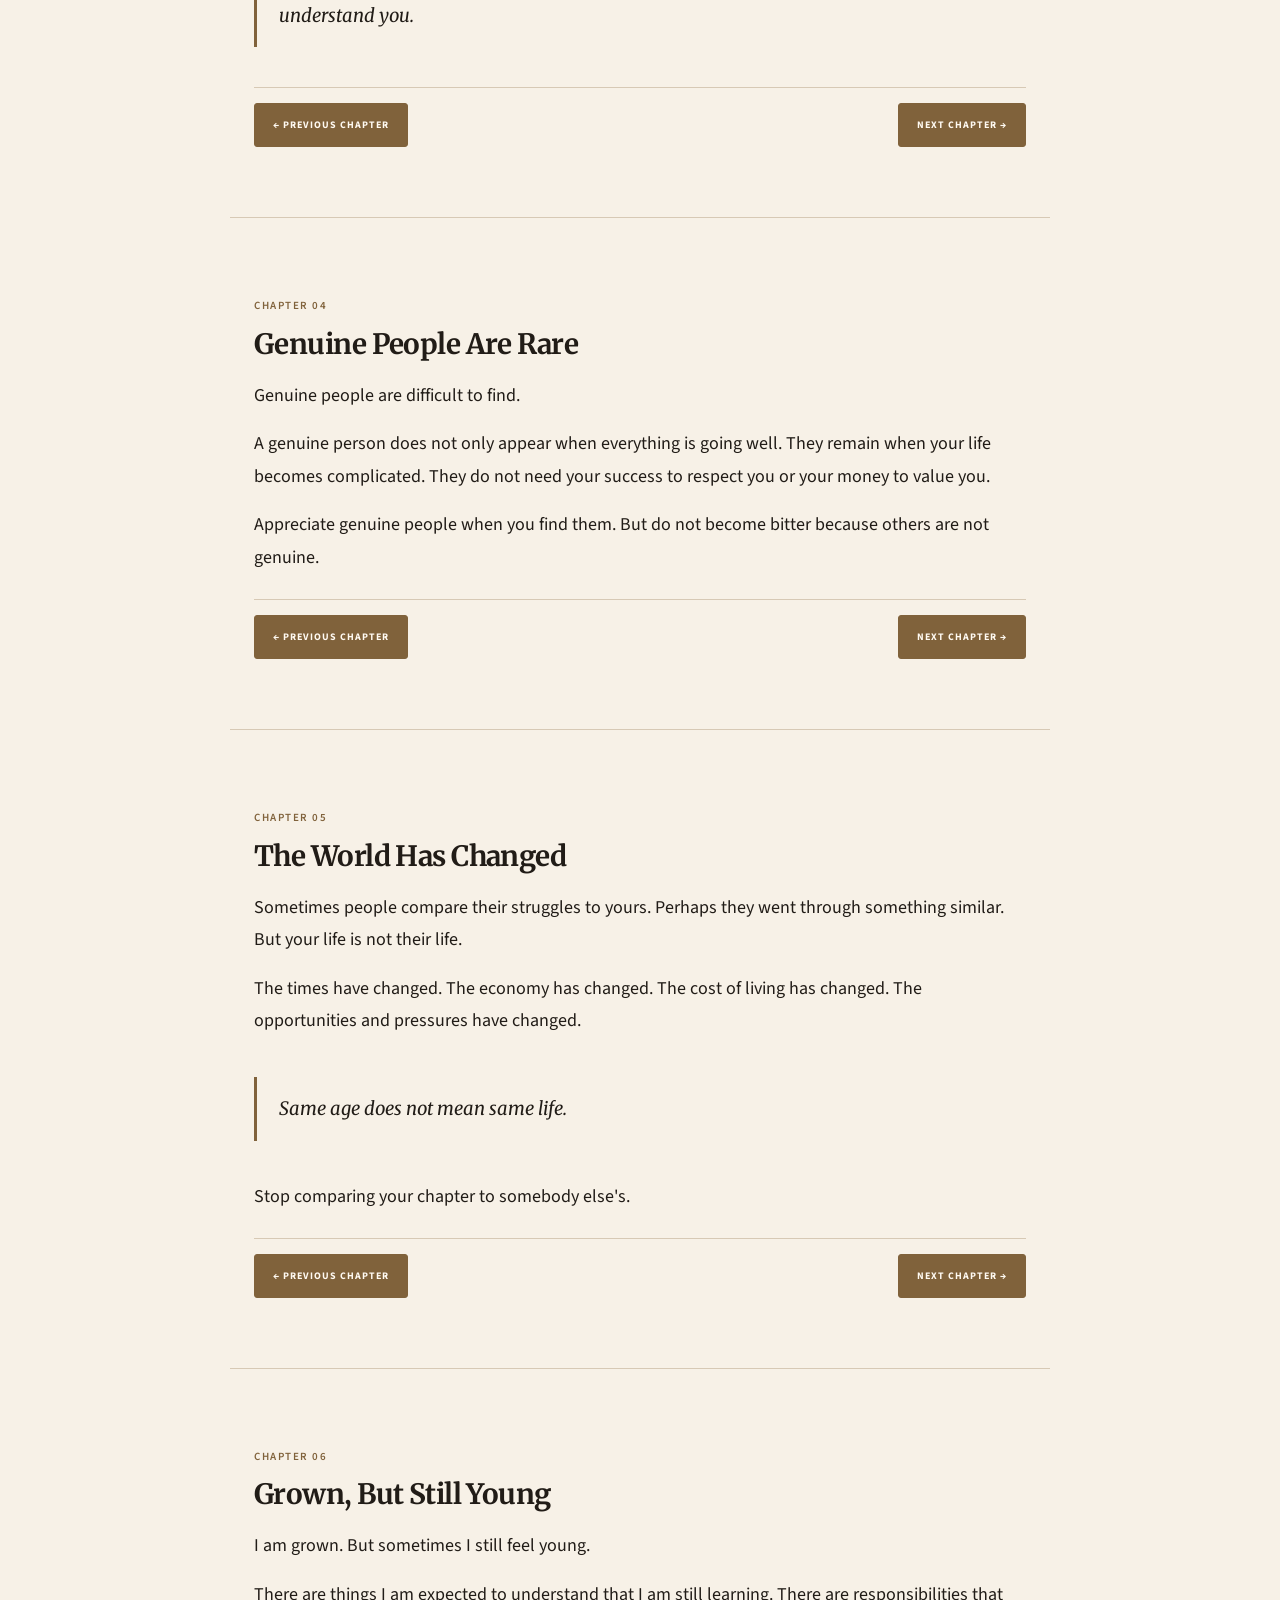
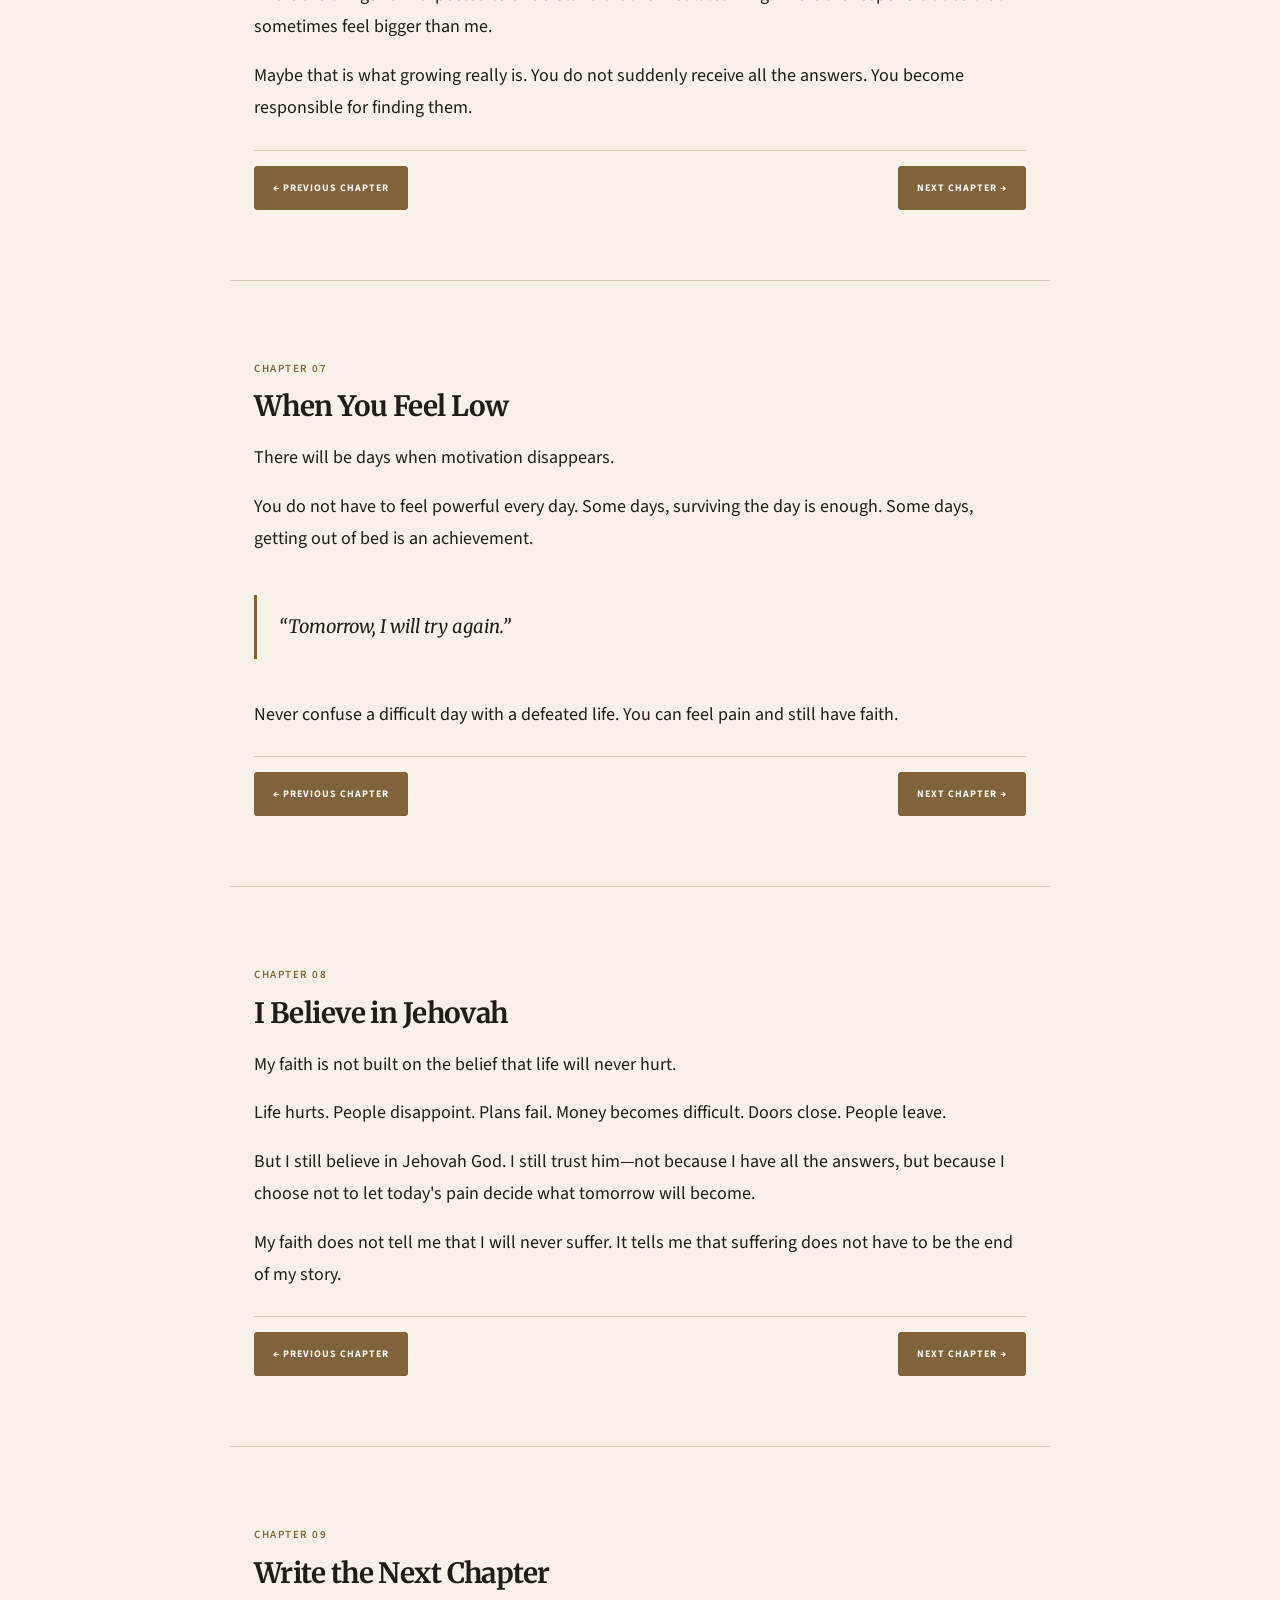
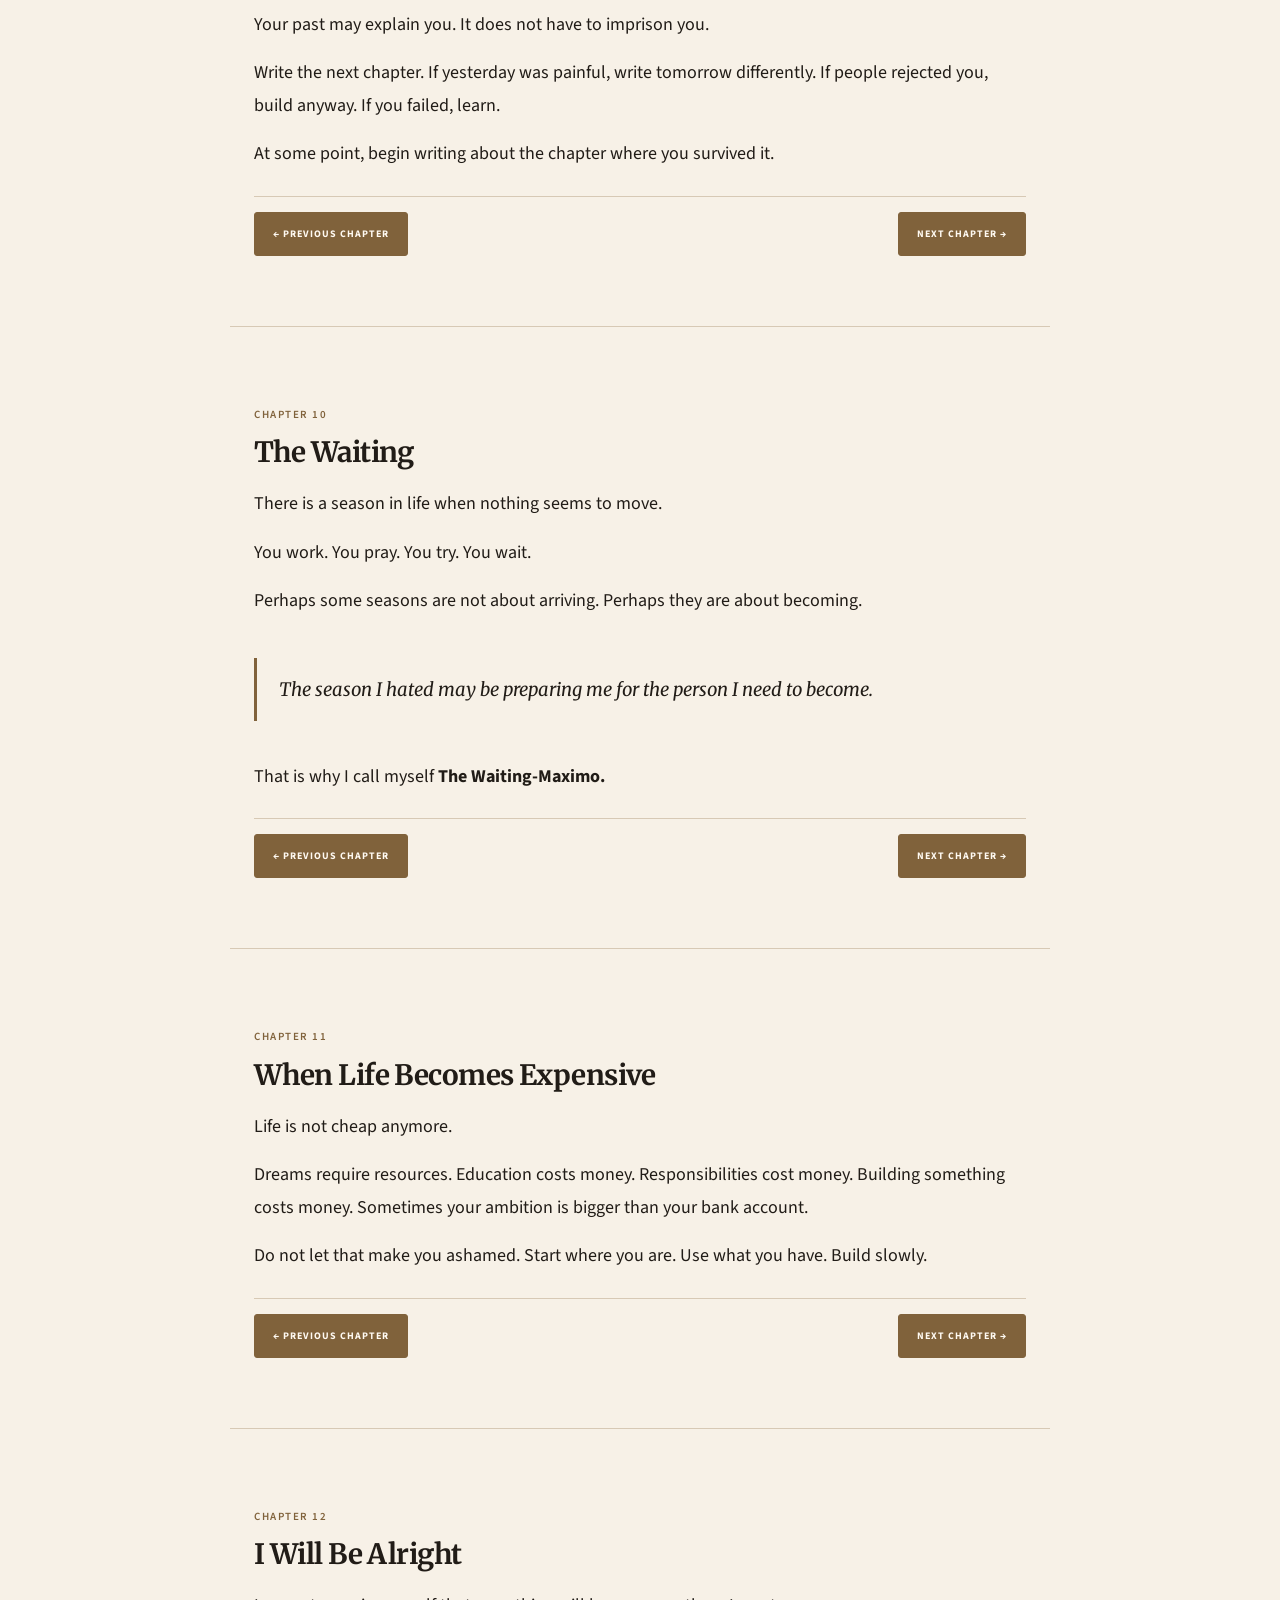
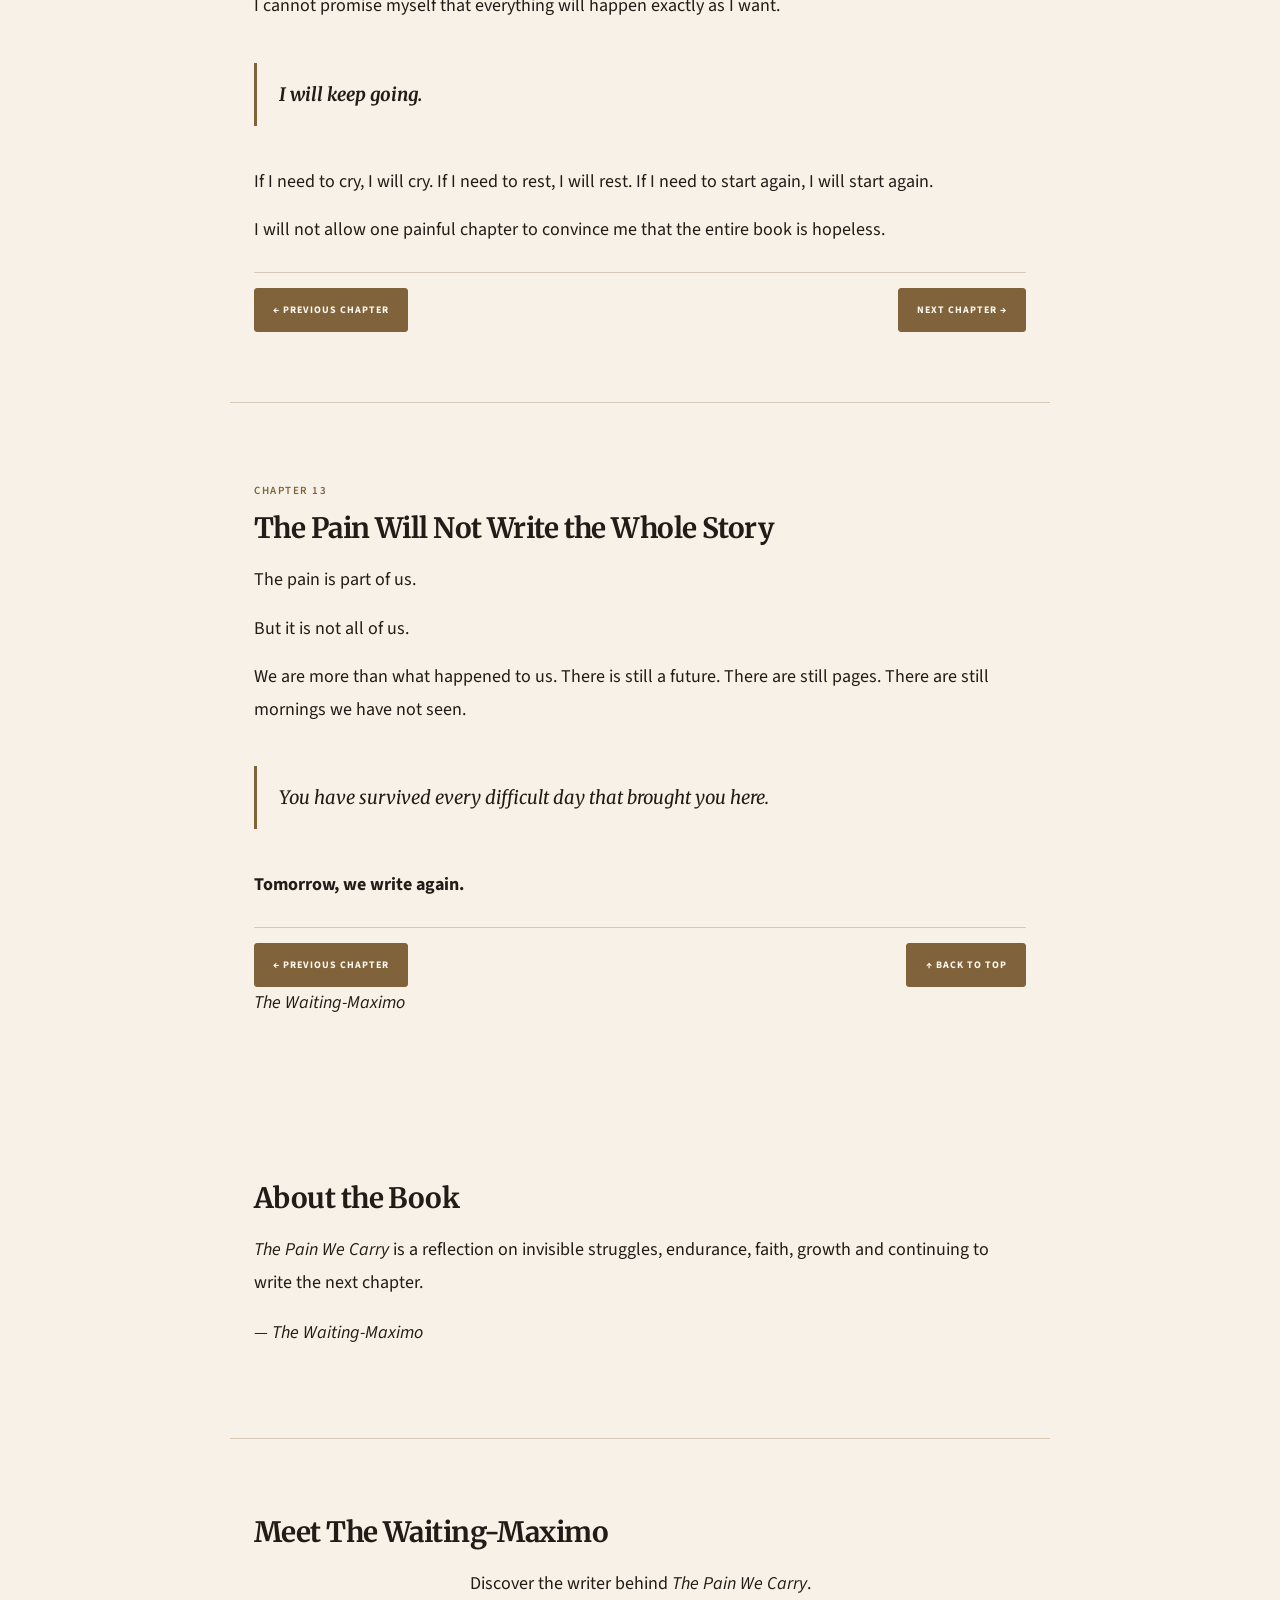
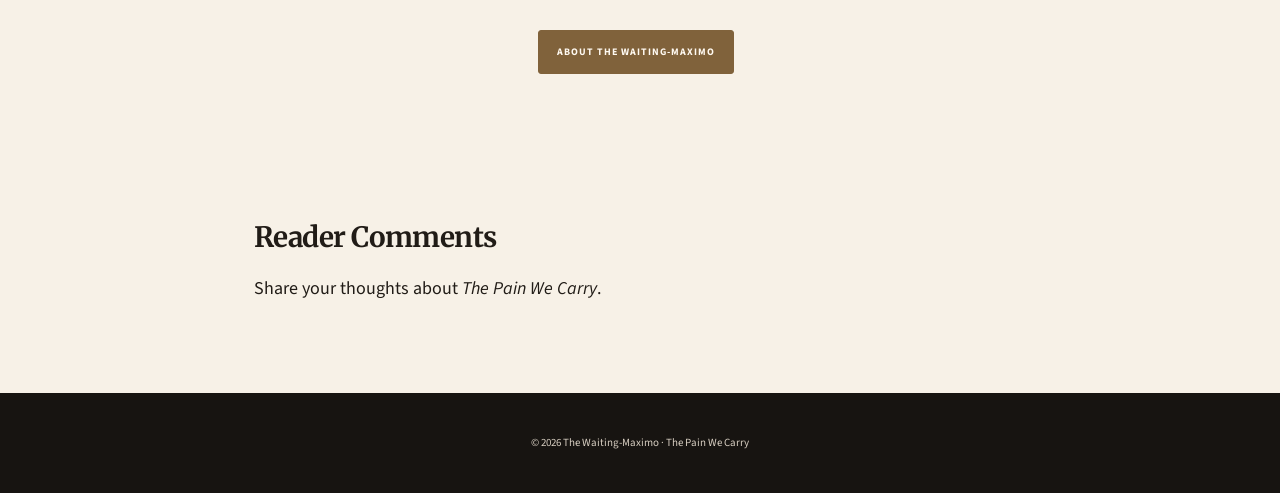
==== commit 1a938cb5: "Add Android app download link and update share button Added a download link for the Android app and " ====
--- a/index.html
+++ b/index.html
@@ -1,16 +1,33 @@
-<!doctype html><html lang="en"><head><meta charset="utf-8"><meta name="viewport" content="width=device-width,initial-scale=1"><title>The Pain We Carry — The Waiting-Maximo</title><meta name="description" content="The Pain We Carry — Growing Through the Life We Never Asked For.">
-<meta property="og:title" content="The Pain We Carry — The Waiting-Maximo">
-<meta property="og:description" content="Growing Through the Life We Never Asked For.">
+<!doctype html>
+<html lang="en">
+<head>
+<meta charset="utf-8">
+<meta name="viewport" content="width=device-width,initial-scale=1">
+
+<title>The Pain We Carry | The Waiting-Maximo</title>
+
+<meta name="description" content="The Pain We Carry by The Waiting-Maximo — a reflective journey through pressure, responsibility, uncertainty, disappointment, ambition, faith, and endurance. Growing Through the Life We Never Asked For.">
+
+<meta property="og:title" content="The Pain We Carry | The Waiting-Maximo">
+<meta property="og:description" content="A reflective journey through pressure, responsibility, uncertainty, disappointment, ambition, faith, and endurance. Growing Through the Life We Never Asked For.">
 <meta property="og:image" content="https://raw.githubusercontent.com/MAXIMO356652/the-pain-we-carry/refs/heads/main/IMG-20240129-WA0090.jpg">
 <meta property="og:url" content="https://maximo356652.github.io/the-pain-we-carry/">
-<meta property="og:type" content="website""><link rel="stylesheet" href="style.css"></head><body>
-</section>
+<meta property="og:type" content="website">
+
+<link rel="stylesheet" href="style.css">
+</head>
+<body>
 <div class="reading-progress"><div id="progressBar"></div></div>
 <header class="hero"><nav><a class="brand" href="#">THE WAITING-MAXIMO</a><div><a href="#contents">Chapters</a> · <a href="#about">About</a> · <a href="about.html">Author</a> · <button class="nav-share" onclick="shareBook()">Share</button></div></nav><div class="cover"><div class="copy"><small>A REFLECTION ON LIFE, PAIN & ENDURANCE</small><h1>THE PAIN<br><i>WE CARRY</i></h1><p>Growing Through the Life We Never Asked For</p><b>The Waiting-Maximo</b><a class="button" href="#contents">BEGIN READING</a>
 <button id="continueReading" class="button" style="display:none;">
   ↪ CONTINUE READING
 </button>
-<button class="button share-book" onclick="shareBook()">↗ SHARE THIS BOOK</button></div><div class="art"><div class="sun"></div><div class="road"></div></div></div></header>
+<button class="button share-book" onclick="shareBook()">↗ SHARE THIS BOOK</button><a
+  class="button"
+  href="The-Pain-We-Carry-v1.0.apk"
+  download>
+  📱 DOWNLOAD THE ANDROID APP
+</a></div><div class="art"><div class="sun"></div><div class="road"></div></div></div></header>
 <main><section class="page intro"><h2>The pain is part of us.</h2><p>There is a kind of pain that does not make noise. It wakes up with you, follows you through the day, and sits beside you when you are alone.</p><p>You smile. You answer questions. You work. You study. You encourage others. Yet deep inside, there are battles you have never explained.</p><p><strong>The pain is real. The struggle is real. The pressure is real.</strong></p><p>But a difficult season is not the final chapter.</p></section><div class="book-search">
 <section id="contents" class="page"><h2>Contents</h2><ol>
 <li><a href="#ch1">The Smile That Hides the Struggle</a></li><li><a href="#ch2">When You Have Too Much on Your Shoulders</a></li><li><a href="#ch3">People Who Want to See You Fall</a></li><li><a href="#ch4">Genuine People Are Rare</a></li><li><a href="#ch5">The World Has Changed</a></li><li><a href="#ch6">Grown, But Still Young</a></li><li><a href="#ch7">When You Feel Low</a></li><li><a href="#ch8">I Believe in Jehovah</a></li><li><a href="#ch9">Write the Next Chapter</a></li><li><a href="#ch10">The Waiting</a></li><li><a href="#ch11">When Life Becomes Expensive</a></li><li><a href="#ch12">I Will Be Alright</a></li><li><a href="#epilogue">The Pain Will Not Write the Whole Story</a></li></ol></section>
